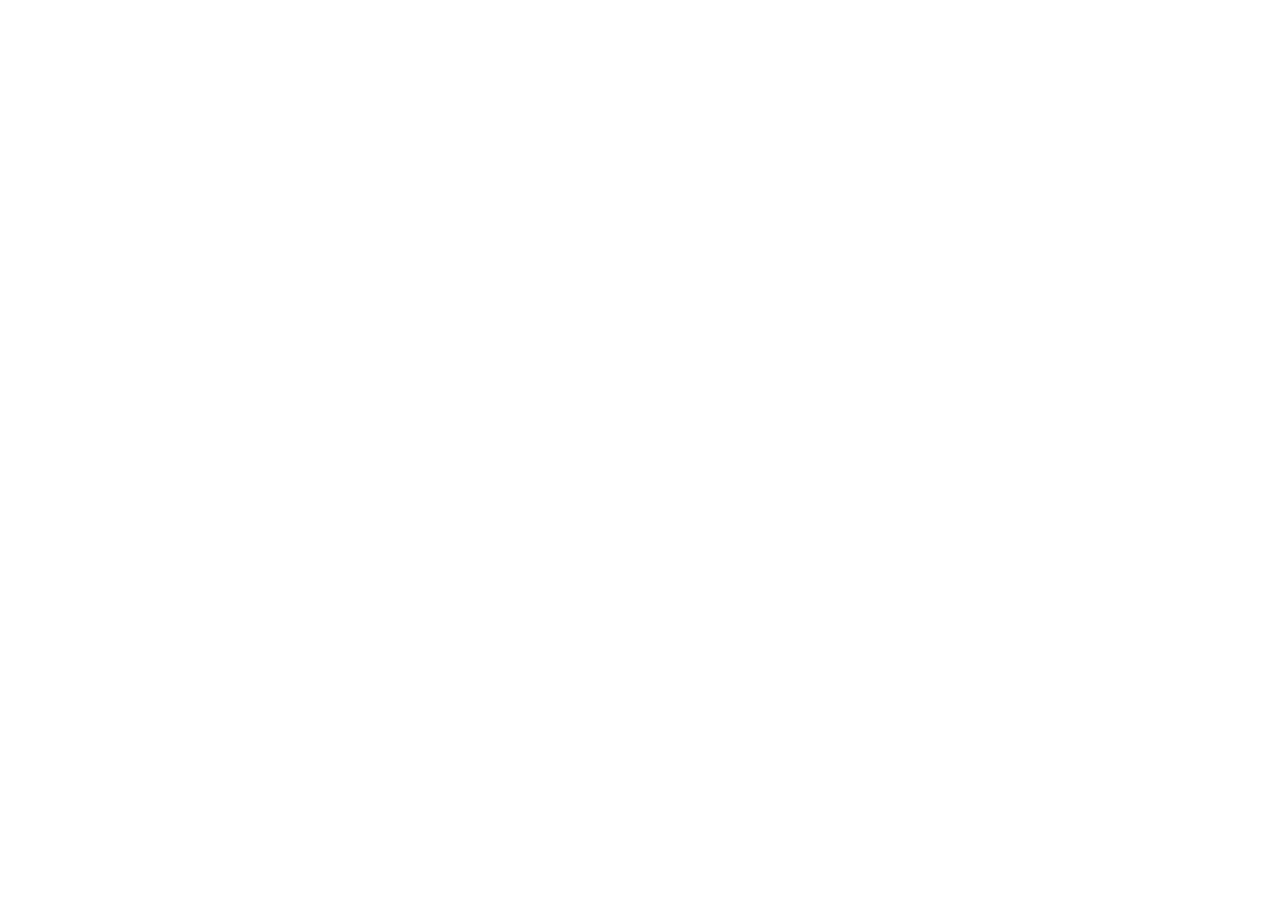
==== web_DACS/frontend/index.html @ d59c2b6d "bai test nha ae clone ve" ====
﻿<!DOCTYPE html>
<html>
<head>
    <link rel="stylesheet" href="/css/global.css">
</head>
<body>
    <app-header></app-header>

    <app-hero></app-hero>

    <div class="container">
        <ban-an-list></ban-an-list>
    </div>

    <script src="/components/Header.js"></script>
    <script src="/components/UI.js"></script>
    <script src="/components/BanAnList.js"></script><script type="module" src="./components/BanAnList.js"></script>

<ban-an-list></ban-an-list>
</body>
</html>
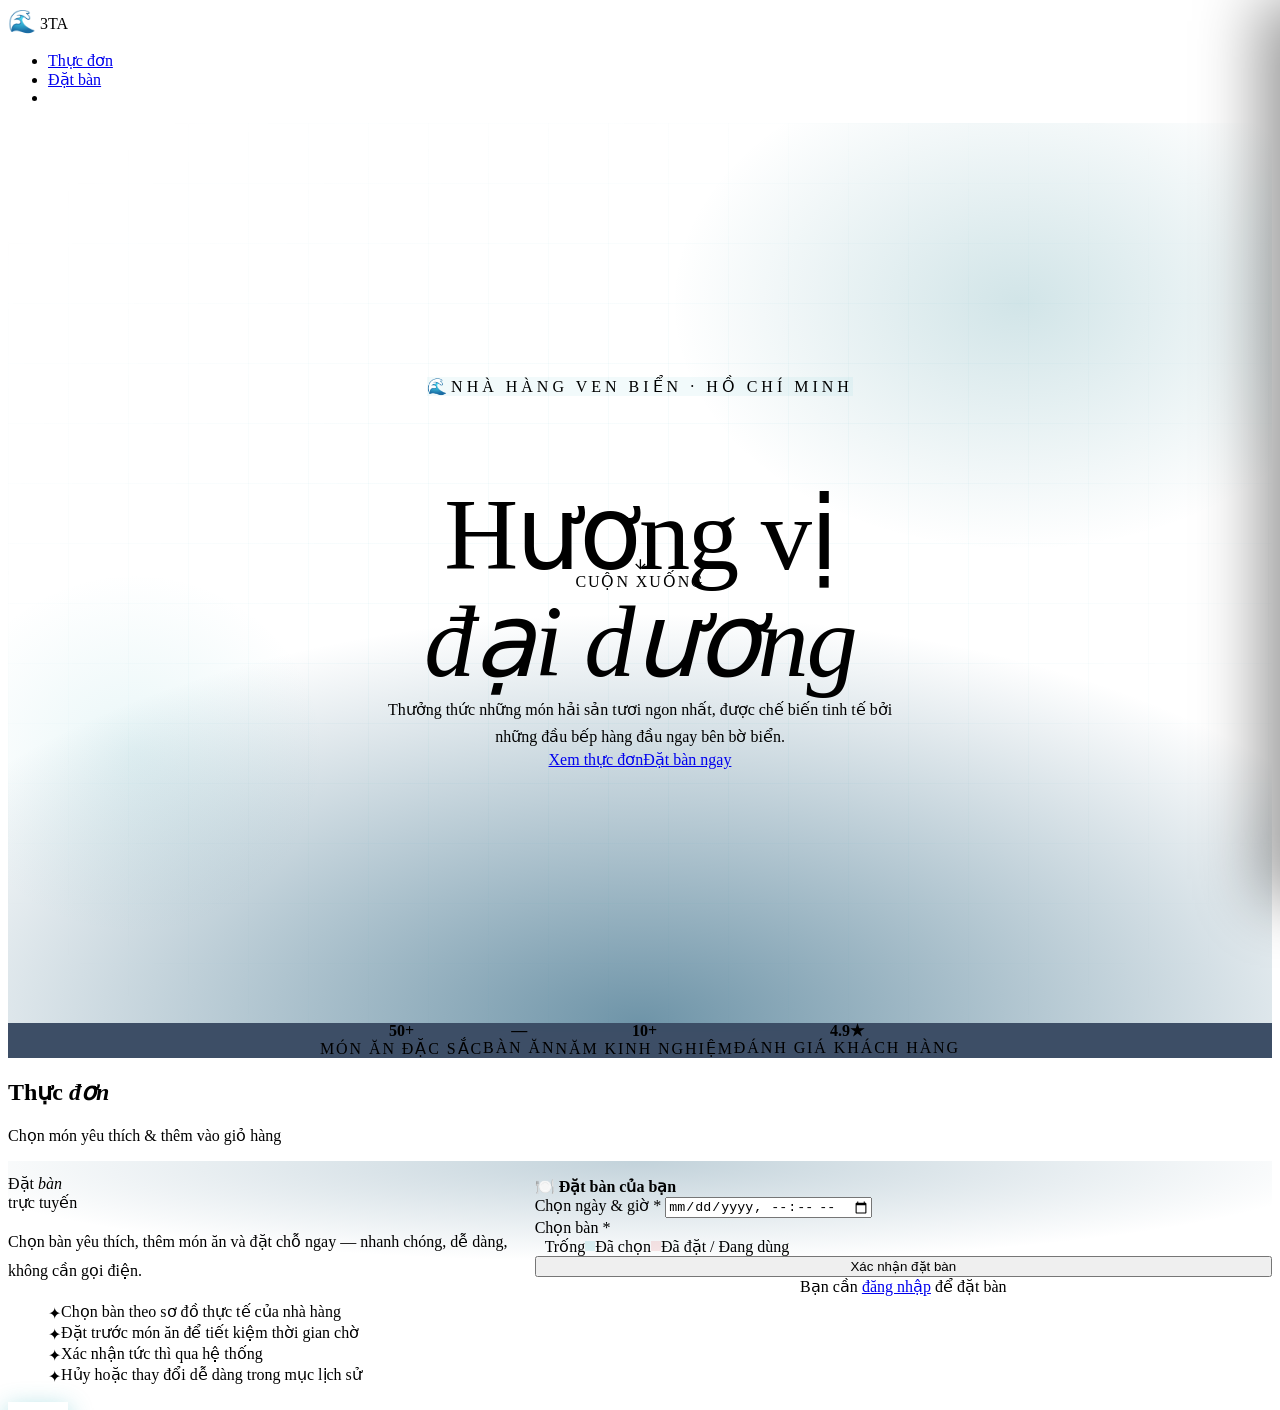
==== commit a05a9252: "Hoàn thiện backend" ====
--- a/web_DACS/frontend/index.html
+++ b/web_DACS/frontend/index.html
@@ -1,21 +1,999 @@
-﻿<!DOCTYPE html>
-<html>
+<!DOCTYPE html>
+<html lang="vi">
 <head>
-    <link rel="stylesheet" href="/css/global.css">
+  <meta charset="UTF-8" />
+  <meta name="viewport" content="width=device-width, initial-scale=1.0" />
+  <title>3TA — Đặt bàn & Thực đơn</title>
+  <link rel="stylesheet" href="shared.css" />
+  <style>
+    /* ── Hero ─────────────────────────────────────────── */
+    .hero {
+      min-height: 100vh;
+      display: flex;
+      align-items: center;
+      justify-content: center;
+      position: relative;
+      overflow: hidden;
+      padding: var(--space-20) var(--space-8) var(--space-16);
+    }
+
+    .hero__bg {
+      position: absolute;
+      inset: 0;
+      background:
+        radial-gradient(ellipse 100% 70% at 50% 100%, rgba(14,77,110,0.6) 0%, transparent 65%),
+        radial-gradient(ellipse 50% 50% at 80% 20%, rgba(26,122,138,0.2) 0%, transparent 55%),
+        radial-gradient(ellipse 30% 40% at 10% 70%, rgba(42,171,184,0.1) 0%, transparent 50%);
+      z-index: 0;
+    }
+
+    /* Animated grid lines */
+    .hero__grid {
+      position: absolute;
+      inset: 0;
+      background-image:
+        linear-gradient(rgba(42,171,184,0.04) 1px, transparent 1px),
+        linear-gradient(90deg, rgba(42,171,184,0.04) 1px, transparent 1px);
+      background-size: 60px 60px;
+      z-index: 0;
+      mask-image: radial-gradient(ellipse 80% 80% at 50% 50%, black 30%, transparent 80%);
+    }
+
+    .hero__content {
+      position: relative;
+      z-index: 1;
+      text-align: center;
+      max-width: 760px;
+    }
+
+    .hero__eyebrow {
+      display: inline-flex;
+      align-items: center;
+      gap: var(--space-2);
+      font-size: var(--text-xs);
+      letter-spacing: 0.25em;
+      text-transform: uppercase;
+      color: var(--accent-primary);
+      border: 1px solid var(--border-active);
+      border-radius: var(--radius-full);
+      padding: var(--space-2) var(--space-5);
+      margin-bottom: var(--space-6);
+      background: rgba(42,171,184,0.06);
+      animation: slideUp 0.6s ease both;
+    }
+
+    .hero__title {
+      font-family: var(--font-display);
+      font-size: clamp(3.5rem, 8vw, 6.5rem);
+      font-weight: 300;
+      line-height: 1.05;
+      color: var(--text-primary);
+      letter-spacing: -0.02em;
+      margin-bottom: var(--space-6);
+      animation: slideUp 0.7s ease 0.1s both;
+    }
+
+    .hero__title em {
+      font-style: italic;
+      color: var(--accent-primary);
+    }
+
+    .hero__subtitle {
+      font-size: var(--text-lg);
+      color: var(--text-muted);
+      line-height: 1.7;
+      max-width: 520px;
+      margin: 0 auto var(--space-10);
+      animation: slideUp 0.7s ease 0.2s both;
+    }
+
+    .hero__ctas {
+      display: flex;
+      gap: var(--space-4);
+      justify-content: center;
+      flex-wrap: wrap;
+      animation: slideUp 0.7s ease 0.3s both;
+    }
+
+    .hero__scroll {
+      position: absolute;
+      bottom: var(--space-8);
+      left: 50%;
+      transform: translateX(-50%);
+      display: flex;
+      flex-direction: column;
+      align-items: center;
+      gap: var(--space-2);
+      color: var(--text-muted);
+      font-size: var(--text-xs);
+      letter-spacing: 0.12em;
+      text-transform: uppercase;
+      animation: bounce 2s ease infinite;
+      z-index: 1;
+    }
+
+    @keyframes bounce {
+      0%,100% { transform: translateX(-50%) translateY(0); }
+      50%      { transform: translateX(-50%) translateY(6px); }
+    }
+
+    /* ── Stats bar ──────────────────────────────────────── */
+    .stats-bar {
+      background: rgba(13,34,64,0.8);
+      backdrop-filter: blur(12px);
+      border-top: 1px solid var(--border-subtle);
+      border-bottom: 1px solid var(--border-subtle);
+      padding: var(--space-6) 0;
+    }
+
+    .stats-bar__inner {
+      display: flex;
+      justify-content: center;
+      gap: var(--space-16);
+      flex-wrap: wrap;
+    }
+
+    .stat-item {
+      text-align: center;
+    }
+
+    .stat-item__num {
+      font-family: var(--font-display);
+      font-size: var(--text-3xl);
+      font-weight: 600;
+      color: var(--accent-primary);
+      line-height: 1;
+    }
+
+    .stat-item__label {
+      font-size: var(--text-xs);
+      letter-spacing: 0.12em;
+      text-transform: uppercase;
+      color: var(--text-muted);
+      margin-top: var(--space-1);
+    }
+
+    /* ── Section ────────────────────────────────────────── */
+    .section {
+      padding: var(--space-20) 0;
+    }
+
+    /* ── Reservation Section ────────────────────────────── */
+    .reservation-section {
+      background:
+        radial-gradient(ellipse 80% 60% at 50% 0%, rgba(14,77,110,0.25) 0%, transparent 70%);
+    }
+
+    .reservation-layout {
+      display: grid;
+      grid-template-columns: 1fr 1.4fr;
+      gap: var(--space-12);
+      align-items: start;
+    }
+
+    .reservation-info__title {
+      font-family: var(--font-display);
+      font-size: var(--text-3xl);
+      font-weight: 300;
+      line-height: 1.2;
+      margin-bottom: var(--space-4);
+    }
+
+    .reservation-info__title em { font-style: italic; color: var(--accent-primary); }
+
+    .reservation-info__desc {
+      color: var(--text-muted);
+      font-size: var(--text-sm);
+      line-height: 1.8;
+      margin-bottom: var(--space-8);
+    }
+
+    .feature-list {
+      list-style: none;
+      display: flex;
+      flex-direction: column;
+      gap: var(--space-4);
+    }
+
+    .feature-list li {
+      display: flex;
+      align-items: flex-start;
+      gap: var(--space-3);
+      font-size: var(--text-sm);
+      color: var(--text-secondary);
+    }
+
+    .feature-list li::before {
+      content: '✦';
+      color: var(--accent-primary);
+      flex-shrink: 0;
+      margin-top: 2px;
+    }
+
+    /* Reservation form card */
+    .reservation-card {
+      background: var(--bg-card);
+      border: 1px solid var(--border-subtle);
+      border-radius: var(--radius-xl);
+      padding: var(--space-8);
+      box-shadow: var(--shadow-lg);
+    }
+
+    .reservation-card__title {
+      font-family: var(--font-display);
+      font-size: var(--text-xl);
+      margin-bottom: var(--space-6);
+      padding-bottom: var(--space-4);
+      border-bottom: 1px solid var(--border-subtle);
+    }
+
+    /* Table grid for selection */
+    .table-grid {
+      display: grid;
+      grid-template-columns: repeat(auto-fill, minmax(80px, 1fr));
+      gap: var(--space-3);
+      margin-bottom: var(--space-5);
+    }
+
+    .table-slot {
+      aspect-ratio: 1;
+      border-radius: var(--radius-md);
+      border: 1px solid var(--border-subtle);
+      display: flex;
+      flex-direction: column;
+      align-items: center;
+      justify-content: center;
+      gap: 4px;
+      font-size: var(--text-xs);
+      cursor: pointer;
+      transition: all var(--transition-base);
+      background: var(--bg-surface);
+      color: var(--text-muted);
+    }
+
+    .table-slot__num { font-family: var(--font-display); font-size: var(--text-md); font-weight: 600; color: var(--text-primary); }
+
+    .table-slot:hover:not(.occupied) {
+      border-color: var(--accent-primary);
+      background: var(--accent-glow);
+      color: var(--accent-primary);
+    }
+
+    .table-slot.selected {
+      border-color: var(--accent-primary);
+      background: rgba(42,171,184,0.15);
+      color: var(--accent-primary);
+      box-shadow: 0 0 0 2px var(--accent-primary);
+    }
+
+    .table-slot.occupied {
+      opacity: 0.4;
+      cursor: not-allowed;
+      border-color: transparent;
+    }
+
+    .table-slot.occupied .table-slot__num { color: var(--text-muted); }
+
+    .table-legend {
+      display: flex;
+      gap: var(--space-5);
+      margin-bottom: var(--space-5);
+      font-size: var(--text-xs);
+      color: var(--text-muted);
+    }
+
+    .table-legend__item {
+      display: flex;
+      align-items: center;
+      gap: var(--space-2);
+    }
+
+    .legend-dot {
+      width: 10px; height: 10px;
+      border-radius: var(--radius-sm);
+    }
+
+    /* ── Cart Sidebar ────────────────────────────────────── */
+    .cart-fab {
+      position: fixed;
+      bottom: var(--space-8);
+      right: var(--space-8);
+      z-index: 50;
+      width: 60px; height: 60px;
+      border-radius: var(--radius-full);
+      background: linear-gradient(135deg, var(--color-teal), var(--color-wave));
+      border: none;
+      cursor: pointer;
+      display: flex;
+      align-items: center;
+      justify-content: center;
+      box-shadow: 0 6px 24px rgba(42,171,184,0.45);
+      transition: transform var(--transition-base);
+      color: var(--color-deep);
+    }
+
+    .cart-fab:hover { transform: scale(1.08); }
+
+    .cart-fab__badge {
+      position: absolute;
+      top: -4px; right: -4px;
+      width: 22px; height: 22px;
+      background: var(--status-occupied);
+      border-radius: 50%;
+      display: flex;
+      align-items: center;
+      justify-content: center;
+      font-size: 11px;
+      font-weight: 700;
+      color: white;
+      display: none;
+    }
+
+    .cart-drawer {
+      position: fixed;
+      top: 0; right: 0; bottom: 0;
+      width: 380px;
+      background: var(--bg-card);
+      border-left: 1px solid var(--border-subtle);
+      z-index: 60;
+      transform: translateX(100%);
+      transition: transform var(--transition-slow);
+      display: flex;
+      flex-direction: column;
+      box-shadow: -20px 0 60px rgba(0,0,0,0.4);
+    }
+
+    .cart-drawer.open { transform: translateX(0); }
+
+    .cart-drawer__overlay {
+      position: fixed;
+      inset: 0;
+      background: rgba(0,0,0,0.5);
+      z-index: 59;
+      display: none;
+      backdrop-filter: blur(4px);
+    }
+
+    .cart-drawer__overlay.show { display: block; }
+
+    .cart-drawer__header {
+      padding: var(--space-6) var(--space-6) var(--space-5);
+      border-bottom: 1px solid var(--border-subtle);
+      display: flex;
+      align-items: center;
+      justify-content: space-between;
+    }
+
+    .cart-drawer__title {
+      font-family: var(--font-display);
+      font-size: var(--text-xl);
+    }
+
+    .cart-drawer__body {
+      flex: 1;
+      overflow-y: auto;
+      padding: var(--space-5) var(--space-6);
+    }
+
+    .cart-item {
+      display: flex;
+      align-items: center;
+      gap: var(--space-4);
+      padding: var(--space-4) 0;
+      border-bottom: 1px solid var(--border-subtle);
+    }
+
+    .cart-item:last-child { border-bottom: none; }
+
+    .cart-item__img {
+      width: 56px; height: 56px;
+      border-radius: var(--radius-md);
+      object-fit: cover;
+      background: var(--bg-surface);
+      flex-shrink: 0;
+    }
+
+    .cart-item__info { flex: 1; min-width: 0; }
+    .cart-item__name { font-size: var(--text-sm); font-weight: 500; color: var(--text-primary); white-space: nowrap; overflow: hidden; text-overflow: ellipsis; }
+    .cart-item__price { font-size: var(--text-xs); color: var(--accent-primary); margin-top: 2px; }
+
+    .cart-qty {
+      display: flex;
+      align-items: center;
+      gap: var(--space-2);
+      flex-shrink: 0;
+    }
+
+    .cart-qty__btn {
+      width: 26px; height: 26px;
+      border-radius: var(--radius-sm);
+      border: 1px solid var(--border-subtle);
+      background: var(--bg-surface);
+      color: var(--text-primary);
+      cursor: pointer;
+      display: flex;
+      align-items: center;
+      justify-content: center;
+      font-size: 1rem;
+      transition: all var(--transition-fast);
+    }
+
+    .cart-qty__btn:hover {
+      border-color: var(--accent-primary);
+      color: var(--accent-primary);
+    }
+
+    .cart-qty__num { font-size: var(--text-sm); min-width: 20px; text-align: center; }
+
+    .cart-drawer__footer {
+      padding: var(--space-5) var(--space-6);
+      border-top: 1px solid var(--border-subtle);
+    }
+
+    .cart-total {
+      display: flex;
+      justify-content: space-between;
+      align-items: center;
+      margin-bottom: var(--space-4);
+    }
+
+    .cart-total__label { font-size: var(--text-sm); color: var(--text-muted); }
+    .cart-total__amount { font-family: var(--font-display); font-size: var(--text-xl); color: var(--accent-primary); }
+
+    /* ── Navbar user info ───────────────────────────────── */
+    .user-chip {
+      display: flex;
+      align-items: center;
+      gap: var(--space-2);
+      padding: var(--space-2) var(--space-4);
+      border-radius: var(--radius-full);
+      border: 1px solid var(--border-subtle);
+      font-size: var(--text-sm);
+      color: var(--text-secondary);
+      background: var(--bg-surface);
+    }
+
+    .user-chip__avatar {
+      width: 24px; height: 24px;
+      border-radius: 50%;
+      background: linear-gradient(135deg, var(--color-teal), var(--color-wave));
+      display: flex;
+      align-items: center;
+      justify-content: center;
+      font-size: 11px;
+      font-weight: 700;
+      color: var(--color-deep);
+    }
+
+    @media (max-width: 768px) {
+      .reservation-layout { grid-template-columns: 1fr; }
+      .hero__title { font-size: 3rem; }
+      .stats-bar__inner { gap: var(--space-8); }
+      .cart-drawer { width: 100%; }
+    }
+  </style>
 </head>
 <body>
-    <app-header></app-header>
-
-    <app-hero></app-hero>
-
+
+  <!-- Navbar -->
+  <nav class="navbar">
+    <div class="navbar__brand">
+      <span style="font-size:1.4rem">🌊</span>
+      3<span class="accent">T</span>A
+    </div>
+    <ul class="navbar__nav">
+      <li><a href="#menu" class="active">Thực đơn</a></li>
+      <li><a href="#reservation">Đặt bàn</a></li>
+      <li><a href="#history" id="nav-history" style="display:none">Lịch sử</a></li>
+    </ul>
+    <div class="navbar__actions" id="navbar-actions">
+      <!-- injected by JS -->
+    </div>
+  </nav>
+
+  <!-- Hero -->
+  <section class="hero">
+    <div class="hero__bg"></div>
+    <div class="hero__grid"></div>
+
+    <div class="hero__content">
+      <div class="hero__eyebrow">
+        <span>🌊</span> Nhà hàng ven biển · Hồ Chí Minh
+      </div>
+      <h1 class="hero__title">
+        Hương vị<br/><em>đại dương</em>
+      </h1>
+      <p class="hero__subtitle">
+        Thưởng thức những món hải sản tươi ngon nhất, được chế biến tinh tế
+        bởi những đầu bếp hàng đầu ngay bên bờ biển.
+      </p>
+      <div class="hero__ctas">
+        <a href="#menu" class="btn btn-primary btn-lg">Xem thực đơn</a>
+        <a href="#reservation" class="btn btn-secondary btn-lg">Đặt bàn ngay</a>
+      </div>
+    </div>
+
+    <div class="hero__scroll">
+      <svg width="16" height="16" viewBox="0 0 24 24" fill="none" stroke="currentColor" stroke-width="2">
+        <path d="M12 5v14M5 12l7 7 7-7"/>
+      </svg>
+      Cuộn xuống
+    </div>
+  </section>
+
+  <!-- Stats -->
+  <div class="stats-bar">
+    <div class="stats-bar__inner">
+      <div class="stat-item">
+        <div class="stat-item__num">50+</div>
+        <div class="stat-item__label">Món ăn đặc sắc</div>
+      </div>
+      <div class="stat-item">
+        <div class="stat-item__num" id="stat-tables">—</div>
+        <div class="stat-item__label">Bàn ăn</div>
+      </div>
+      <div class="stat-item">
+        <div class="stat-item__num">10+</div>
+        <div class="stat-item__label">Năm kinh nghiệm</div>
+      </div>
+      <div class="stat-item">
+        <div class="stat-item__num">4.9★</div>
+        <div class="stat-item__label">Đánh giá khách hàng</div>
+      </div>
+    </div>
+  </div>
+
+  <!-- Menu Section -->
+  <section class="section" id="menu">
     <div class="container">
-        <ban-an-list></ban-an-list>
-    </div>
-
-    <script src="/components/Header.js"></script>
-    <script src="/components/UI.js"></script>
-    <script src="/components/BanAnList.js"></script><script type="module" src="./components/BanAnList.js"></script>
-
-<ban-an-list></ban-an-list>
+      <div class="section-header">
+        <div>
+          <div class="wave-divider"></div>
+          <h2 class="section-title">Thực <em>đơn</em></h2>
+          <p class="section-subtitle">Chọn món yêu thích & thêm vào giỏ hàng</p>
+        </div>
+      </div>
+      <div id="menu-root"></div>
+    </div>
+  </section>
+
+  <!-- Reservation Section -->
+  <section class="section reservation-section" id="reservation">
+    <div class="container">
+      <div class="reservation-layout">
+        <!-- Info -->
+        <div>
+          <div class="wave-divider"></div>
+          <h2 class="reservation-info__title">
+            Đặt <em>bàn</em><br/>trực tuyến
+          </h2>
+          <p class="reservation-info__desc">
+            Chọn bàn yêu thích, thêm món ăn và đặt chỗ ngay — nhanh chóng, dễ dàng,
+            không cần gọi điện.
+          </p>
+          <ul class="feature-list">
+            <li>Chọn bàn theo sơ đồ thực tế của nhà hàng</li>
+            <li>Đặt trước món ăn để tiết kiệm thời gian chờ</li>
+            <li>Xác nhận tức thì qua hệ thống</li>
+            <li>Hủy hoặc thay đổi dễ dàng trong mục lịch sử</li>
+          </ul>
+        </div>
+
+        <!-- Form Card -->
+        <div class="reservation-card">
+          <h3 class="reservation-card__title">🍽️ Đặt bàn của bạn</h3>
+
+          <div class="form-group">
+            <label class="form-label">Chọn ngày & giờ <span style="color:var(--status-occupied)">*</span></label>
+            <input class="form-input" type="datetime-local" id="res-date" />
+          </div>
+
+          <div class="form-group">
+            <label class="form-label">Chọn bàn <span style="color:var(--status-occupied)">*</span></label>
+            <div class="table-legend">
+              <div class="table-legend__item">
+                <div class="legend-dot" style="background:var(--bg-surface);border:1px solid var(--border-subtle)"></div>
+                Trống
+              </div>
+              <div class="table-legend__item">
+                <div class="legend-dot" style="background:rgba(42,171,184,0.15);border:1px solid var(--accent-primary)"></div>
+                Đã chọn
+              </div>
+              <div class="table-legend__item">
+                <div class="legend-dot" style="background:rgba(224,92,92,0.15);border:1px solid var(--status-occupied)"></div>
+                Đã đặt / Đang dùng
+              </div>
+            </div>
+            <div class="table-grid" id="table-grid">
+              <div class="loading-state" style="grid-column:1/-1;padding:var(--space-8)">
+                <div class="spinner"></div>
+              </div>
+            </div>
+          </div>
+
+          <!-- Selected dishes summary -->
+          <div id="dishes-summary" style="display:none">
+            <div class="form-group" style="margin-bottom:0">
+              <label class="form-label">Món đã chọn</label>
+              <div id="dishes-list" style="display:flex;flex-direction:column;gap:var(--space-2);margin-top:var(--space-2)"></div>
+            </div>
+            <div class="divider"></div>
+          </div>
+
+          <button class="btn btn-primary" style="width:100%;justify-content:center" id="btn-reserve">
+            Xác nhận đặt bàn
+          </button>
+          <p style="text-align:center;font-size:var(--text-xs);color:var(--text-muted);margin-top:var(--space-3)">
+            Bạn cần <a href="login.html">đăng nhập</a> để đặt bàn
+          </p>
+        </div>
+      </div>
+    </div>
+  </section>
+
+  <!-- Order History -->
+  <section class="section" id="history" style="display:none">
+    <div class="container">
+      <div class="section-header">
+        <div>
+          <div class="wave-divider"></div>
+          <h2 class="section-title">Lịch sử <em>đặt bàn</em></h2>
+        </div>
+      </div>
+      <div class="table-wrapper">
+        <table class="data-table" id="history-table">
+          <thead>
+            <tr>
+              <th>#</th>
+              <th>Ngày đặt</th>
+              <th>Bàn số</th>
+              <th>Trạng thái</th>
+              <th>Thao tác</th>
+            </tr>
+          </thead>
+          <tbody id="history-tbody">
+            <tr><td colspan="5" class="loading-state"><div class="spinner"></div></td></tr>
+          </tbody>
+        </table>
+      </div>
+    </div>
+  </section>
+
+  <!-- Cart FAB -->
+  <button class="cart-fab" id="cart-fab" title="Giỏ món ăn">
+    <svg width="22" height="22" viewBox="0 0 24 24" fill="none" stroke="currentColor" stroke-width="2">
+      <path d="M6 2L3 6v14a2 2 0 002 2h14a2 2 0 002-2V6l-3-4z"/>
+      <line x1="3" y1="6" x2="21" y2="6"/>
+      <path d="M16 10a4 4 0 01-8 0"/>
+    </svg>
+    <span class="cart-fab__badge" id="cart-count">0</span>
+  </button>
+
+  <!-- Cart Drawer Overlay -->
+  <div class="cart-drawer__overlay" id="cart-overlay"></div>
+
+  <!-- Cart Drawer -->
+  <div class="cart-drawer" id="cart-drawer">
+    <div class="cart-drawer__header">
+      <h3 class="cart-drawer__title">Giỏ món ăn</h3>
+      <button class="modal__close" id="cart-close">✕</button>
+    </div>
+    <div class="cart-drawer__body" id="cart-body">
+      <div class="empty-state">
+        <div class="empty-state__icon">🛒</div>
+        <p>Chưa có món nào</p>
+        <p style="font-size:var(--text-xs)">Chọn món từ thực đơn bên trên</p>
+      </div>
+    </div>
+    <div class="cart-drawer__footer">
+      <div class="cart-total">
+        <span class="cart-total__label">Tổng cộng</span>
+        <span class="cart-total__amount" id="cart-total">0 ₫</span>
+      </div>
+      <button class="btn btn-primary" style="width:100%;justify-content:center" id="btn-to-reserve">
+        Đặt bàn với món này ↓
+      </button>
+    </div>
+  </div>
+
+  <div class="toast-container"></div>
+
+  <script type="module">
+    import api, { MonAnApi, BanAnApi, DatBanApi, Auth, Toast, formatPrice, formatDate, getImageUrl } from './js/apiClient.js';
+    import MonAnComponent from './components/MonAnComponent.js';
+
+    // ── State ──────────────────────────────────────────────
+    const cart = new Map(); // monAnId → { item, qty }
+    let selectedTableId = null;
+    let tables = [];
+
+    // ── Navbar ─────────────────────────────────────────────
+    function renderNavbar() {
+      const el = document.getElementById('navbar-actions');
+      if (Auth.isLoggedIn()) {
+        const initial = Auth.getUsername().charAt(0).toUpperCase();
+        el.innerHTML = `
+          <div class="user-chip">
+            <div class="user-chip__avatar">${initial}</div>
+            ${Auth.getUsername()}
+          </div>
+          ${Auth.isAdmin() ? `<a href="admin.html" class="btn btn-ghost btn-sm">Admin ↗</a>` : ''}
+          <button class="btn btn-ghost btn-sm" id="btn-logout">Đăng xuất</button>
+        `;
+        document.getElementById('nav-history').style.display = '';
+        document.getElementById('history').style.display = '';
+        loadHistory();
+        document.getElementById('btn-logout').addEventListener('click', () => {
+          Auth.clear();
+          window.location.reload();
+        });
+      } else {
+        el.innerHTML = `<a href="login.html" class="btn btn-primary btn-sm">Đăng nhập</a>`;
+      }
+    }
+
+    // ── Menu ──────────────────────────────────────────────
+    const menuComp = new MonAnComponent('#menu-root', { admin: false });
+    await menuComp.init();
+
+    // Listen for order events from MonAnComponent
+    document.getElementById('menu-root').addEventListener('mon-an:order', (e) => {
+      addToCart(e.detail.item);
+    });
+
+    // ── Cart ──────────────────────────────────────────────
+    function addToCart(item) {
+      if (cart.has(item.id)) {
+        cart.get(item.id).qty++;
+      } else {
+        cart.set(item.id, { item, qty: 1 });
+      }
+      updateCartUI();
+      Toast.success(`Đã thêm "${item.tenMonAn}" vào giỏ`);
+      openCart();
+    }
+
+    function updateCartUI() {
+      const total = [...cart.values()].reduce((s, { item, qty }) => s + item.gia * qty, 0);
+      const count = [...cart.values()].reduce((s, { qty }) => s + qty, 0);
+
+      const badge = document.getElementById('cart-count');
+      badge.textContent = count;
+      badge.style.display = count > 0 ? 'flex' : 'none';
+
+      document.getElementById('cart-total').textContent = formatPrice(total);
+
+      const body = document.getElementById('cart-body');
+      if (cart.size === 0) {
+        body.innerHTML = `
+          <div class="empty-state">
+            <div class="empty-state__icon">🛒</div>
+            <p>Chưa có món nào</p>
+          </div>`;
+        return;
+      }
+
+      body.innerHTML = [...cart.values()].map(({ item, qty }) => `
+        <div class="cart-item" data-id="${item.id}">
+          <div class="cart-item__img" style="background:var(--bg-surface);border-radius:var(--radius-md);overflow:hidden">
+            ${item.hinhAnh
+              ? `<img src="${getImageUrl(item.hinhAnh)}" style="width:100%;height:100%;object-fit:cover" />`
+              : `<div style="width:56px;height:56px;display:flex;align-items:center;justify-content:center;font-size:1.5rem">🍜</div>`
+            }
+          </div>
+          <div class="cart-item__info">
+            <div class="cart-item__name">${item.tenMonAn}</div>
+            <div class="cart-item__price">${formatPrice(item.gia)}</div>
+          </div>
+          <div class="cart-qty">
+            <button class="cart-qty__btn" data-action="dec" data-id="${item.id}">−</button>
+            <span class="cart-qty__num">${qty}</span>
+            <button class="cart-qty__btn" data-action="inc" data-id="${item.id}">+</button>
+          </div>
+        </div>
+      `).join('');
+
+      body.querySelectorAll('[data-action]').forEach(btn => {
+        btn.addEventListener('click', () => {
+          const id  = parseInt(btn.dataset.id);
+          const act = btn.dataset.action;
+          const entry = cart.get(id);
+          if (!entry) return;
+          if (act === 'inc') entry.qty++;
+          else if (act === 'dec') {
+            entry.qty--;
+            if (entry.qty <= 0) cart.delete(id);
+          }
+          updateCartUI();
+        });
+      });
+
+      // Update dishes summary in reservation form
+      updateDishesSummary();
+    }
+
+    function updateDishesSummary() {
+      const summary = document.getElementById('dishes-summary');
+      const list    = document.getElementById('dishes-list');
+      if (cart.size === 0) { summary.style.display = 'none'; return; }
+
+      summary.style.display = '';
+      list.innerHTML = [...cart.values()].map(({ item, qty }) => `
+        <div style="display:flex;justify-content:space-between;align-items:center;font-size:var(--text-sm);color:var(--text-secondary)">
+          <span>${item.tenMonAn} × ${qty}</span>
+          <span style="color:var(--accent-primary)">${formatPrice(item.gia * qty)}</span>
+        </div>
+      `).join('');
+    }
+
+    // Cart drawer toggle
+    const drawer  = document.getElementById('cart-drawer');
+    const overlay = document.getElementById('cart-overlay');
+    const openCart  = () => { drawer.classList.add('open'); overlay.classList.add('show'); };
+    const closeCart = () => { drawer.classList.remove('open'); overlay.classList.remove('show'); };
+
+    document.getElementById('cart-fab').addEventListener('click', openCart);
+    document.getElementById('cart-close').addEventListener('click', closeCart);
+    overlay.addEventListener('click', closeCart);
+
+    document.getElementById('btn-to-reserve').addEventListener('click', () => {
+      closeCart();
+      document.getElementById('reservation').scrollIntoView({ behavior: 'smooth' });
+    });
+
+    // ── Tables ────────────────────────────────────────────
+    async function loadTables() {
+      try {
+        tables = await BanAnApi.getAll();
+        document.getElementById('stat-tables').textContent = tables.length;
+        renderTableGrid();
+      } catch (err) {
+        document.getElementById('table-grid').innerHTML =
+          `<p style="color:var(--text-muted);font-size:var(--text-sm);grid-column:1/-1">Không thể tải danh sách bàn</p>`;
+      }
+    }
+
+    function renderTableGrid() {
+      const grid = document.getElementById('table-grid');
+      const statusMap = {
+        'available': 'Trống', 'occupied': 'Đang dùng',
+        'reserved': 'Đã đặt', 'Available': 'Trống',
+        'Occupied': 'Đang dùng', 'Reserved': 'Đã đặt'
+      };
+      const occupiedStatus = ['occupied','reserved','Occupied','Reserved'];
+
+      grid.innerHTML = tables.map(t => {
+        const isOccupied = occupiedStatus.includes(t.trangThai);
+        const isSelected = t.id === selectedTableId;
+        return `
+          <div class="table-slot ${isOccupied ? 'occupied' : ''} ${isSelected ? 'selected' : ''}"
+               data-id="${t.id}" title="${t.soChoNgoi} chỗ ngồi">
+            <span class="table-slot__num">${t.soBan}</span>
+            <span style="font-size:10px">${t.soChoNgoi}👤</span>
+          </div>
+        `;
+      }).join('');
+
+      grid.querySelectorAll('.table-slot:not(.occupied)').forEach(slot => {
+        slot.addEventListener('click', () => {
+          selectedTableId = parseInt(slot.dataset.id);
+          renderTableGrid();
+        });
+      });
+    }
+
+    // ── Reservation Submit ────────────────────────────────
+    document.getElementById('btn-reserve').addEventListener('click', async () => {
+      if (!Auth.isLoggedIn()) {
+        Toast.info('Vui lòng đăng nhập để đặt bàn');
+        setTimeout(() => window.location.href = 'login.html', 1200);
+        return;
+      }
+
+      const ngayDat = document.getElementById('res-date').value;
+      if (!ngayDat) { Toast.error('Vui lòng chọn ngày & giờ'); return; }
+      if (!selectedTableId) { Toast.error('Vui lòng chọn bàn'); return; }
+
+      const chiTiet = [...cart.values()].map(({ item, qty }) => ({
+        monAnId: item.id,
+        soLuong: qty,
+        gia: item.gia,
+      }));
+
+      const btn = document.getElementById('btn-reserve');
+      btn.disabled = true;
+      btn.textContent = 'Đang đặt bàn…';
+
+      try {
+        await DatBanApi.create({
+          banAnId: selectedTableId,
+          ngayDat: new Date(ngayDat).toISOString(),
+          chiTietDatMon: chiTiet,
+        });
+
+        Toast.success('🎉 Đặt bàn thành công!');
+        cart.clear();
+        selectedTableId = null;
+        updateCartUI();
+        document.getElementById('res-date').value = '';
+        await loadTables();
+        await loadHistory();
+        document.getElementById('history').scrollIntoView({ behavior: 'smooth' });
+      } catch (err) {
+        Toast.error(err.message || 'Đặt bàn thất bại, thử lại sau');
+      } finally {
+        btn.disabled = false;
+        btn.textContent = 'Xác nhận đặt bàn';
+      }
+    });
+
+    // ── History ───────────────────────────────────────────
+    async function loadHistory() {
+      if (!Auth.isLoggedIn()) return;
+      const tbody = document.getElementById('history-tbody');
+      tbody.innerHTML = `<tr><td colspan="5"><div class="loading-state" style="padding:var(--space-8)"><div class="spinner"></div></div></td></tr>`;
+      try {
+        const data = await DatBanApi.getMyHistory();
+        if (!data.length) {
+          tbody.innerHTML = `<tr><td colspan="5"><div class="empty-state" style="padding:var(--space-8)"><div class="empty-state__icon">📋</div><p>Chưa có đơn đặt bàn nào</p></div></td></tr>`;
+          return;
+        }
+
+        const badgeMap = {
+          'pending':'badge-pending','Pending':'badge-pending',
+          'confirmed':'badge-confirmed','Confirmed':'badge-confirmed',
+          'cancelled':'badge-cancelled','Cancelled':'badge-cancelled',
+          'paid':'badge-confirmed','Paid':'badge-confirmed',
+        };
+        const labelMap = {
+          'pending':'Chờ xác nhận','Pending':'Chờ xác nhận',
+          'confirmed':'Đã xác nhận','Confirmed':'Đã xác nhận',
+          'cancelled':'Đã hủy','Cancelled':'Đã hủy',
+          'paid':'Đã thanh toán','Paid':'Đã thanh toán',
+        };
+
+        tbody.innerHTML = data.map(d => `
+          <tr>
+            <td style="font-family:var(--font-mono);font-size:var(--text-xs);color:var(--text-muted)">#${d.id}</td>
+            <td>${formatDate(d.ngayDat)}</td>
+            <td>Bàn ${d.banAnId}</td>
+            <td><span class="badge ${badgeMap[d.trangThai] || 'badge-pending'}">${labelMap[d.trangThai] || d.trangThai}</span></td>
+            <td>
+              ${(d.trangThai === 'pending' || d.trangThai === 'Pending') ? `
+                <button class="btn btn-danger btn-sm" data-cancel="${d.id}">Hủy</button>
+              ` : '—'}
+            </td>
+          </tr>
+        `).join('');
+
+        tbody.querySelectorAll('[data-cancel]').forEach(btn => {
+          btn.addEventListener('click', async () => {
+            if (!confirm('Xác nhận hủy đơn đặt bàn này?')) return;
+            btn.disabled = true; btn.textContent = '…';
+            try {
+              await DatBanApi.cancel(btn.dataset.cancel);
+              Toast.success('Đã hủy đặt bàn');
+              await loadHistory();
+              await loadTables();
+            } catch (err) {
+              Toast.error(err.message || 'Không thể hủy đơn');
+              btn.disabled = false; btn.textContent = 'Hủy';
+            }
+          });
+        });
+      } catch (err) {
+        tbody.innerHTML = `<tr><td colspan="5" style="color:var(--status-occupied);padding:var(--space-6)">${err.message}</td></tr>`;
+      }
+    }
+
+    // ── Init ──────────────────────────────────────────────
+    renderNavbar();
+    await loadTables();
+
+    // Set min datetime to now
+    const now = new Date();
+    now.setMinutes(now.getMinutes() - now.getTimezoneOffset());
+    document.getElementById('res-date').min = now.toISOString().slice(0,16);
+  </script>
 </body>
-</html>+</html>
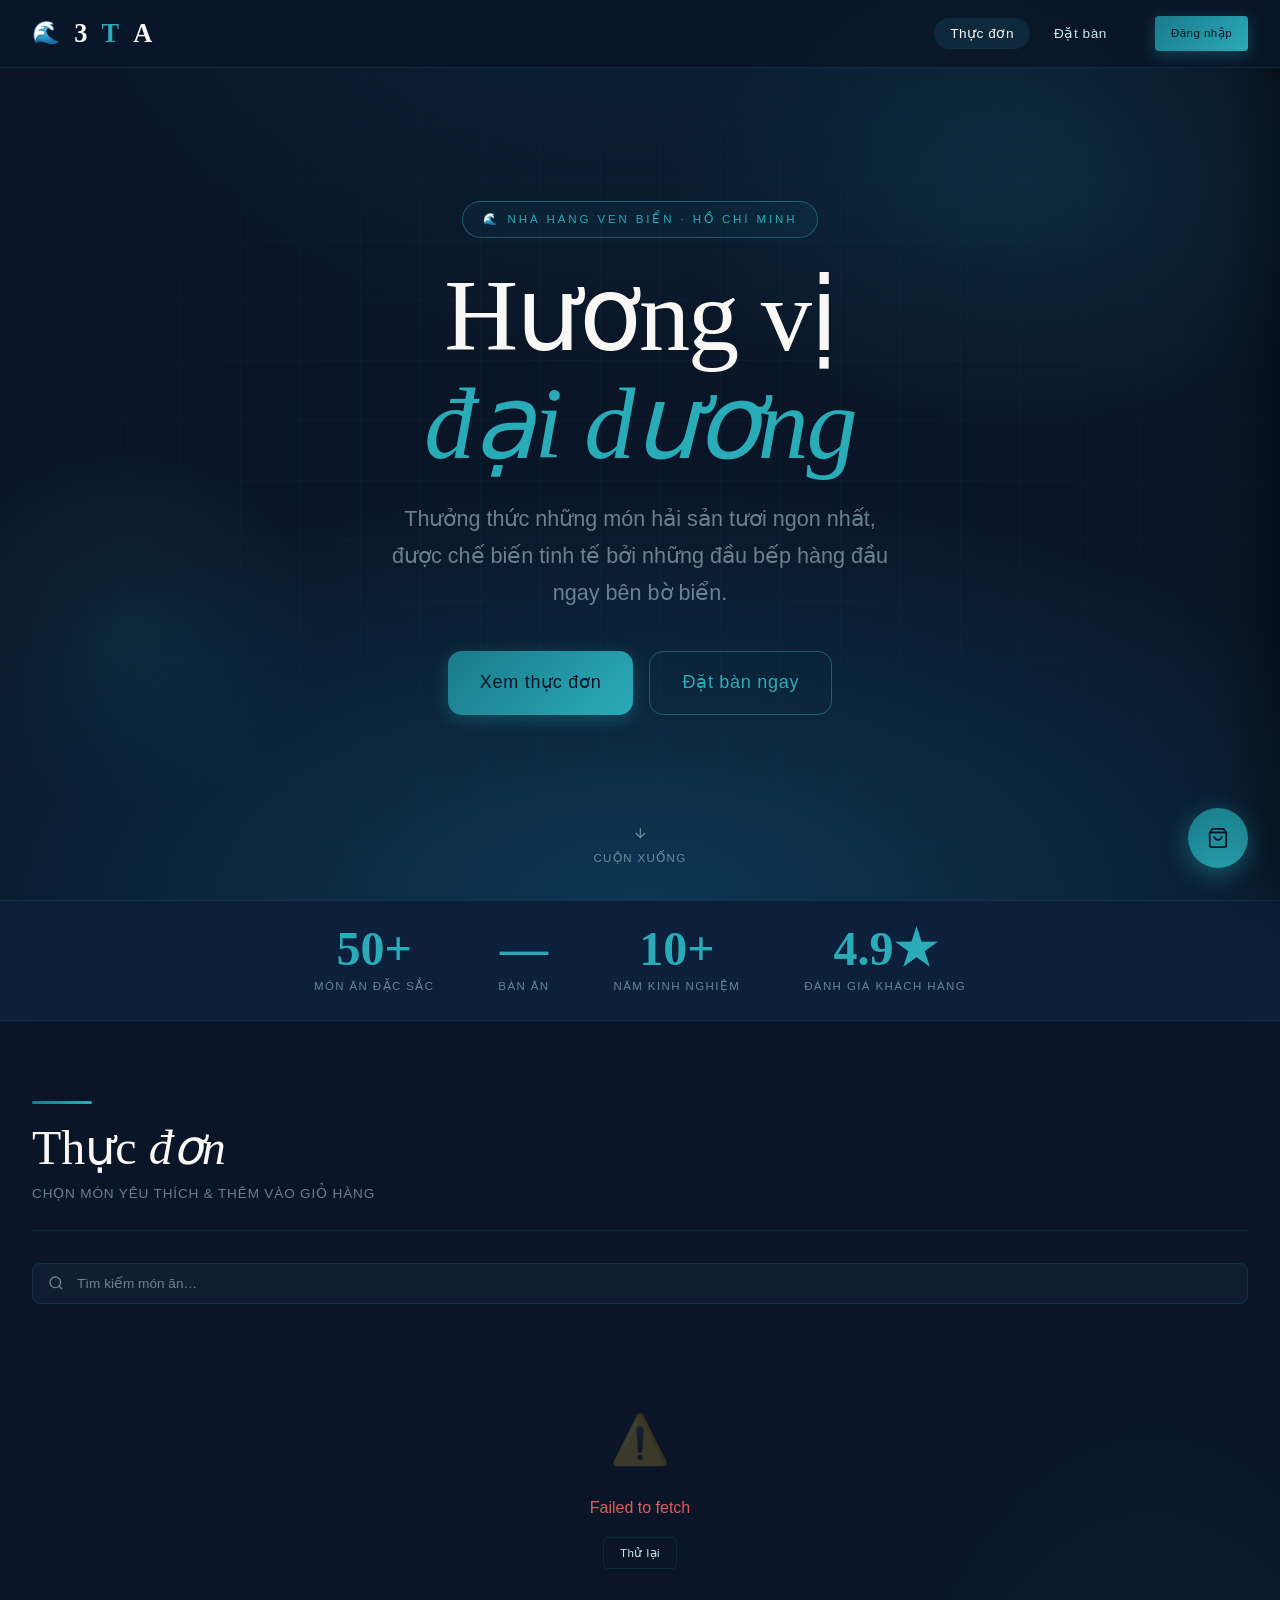
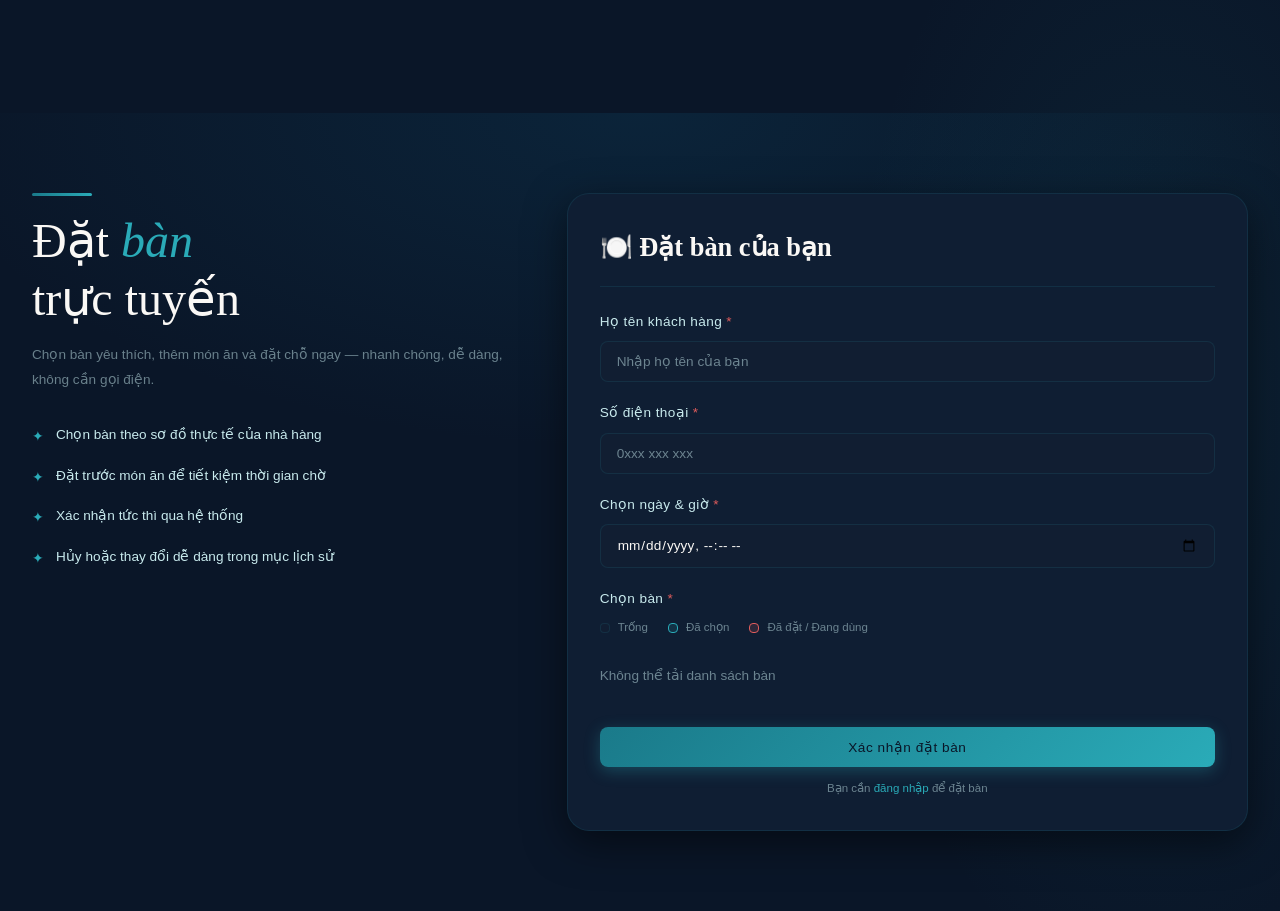
==== commit a456f749: "Cập nhật hệ thống API, Frontend 3 trang" ====
--- a/web_DACS/frontend/index.html
+++ b/web_DACS/frontend/index.html
@@ -4,7 +4,7 @@
   <meta charset="UTF-8" />
   <meta name="viewport" content="width=device-width, initial-scale=1.0" />
   <title>3TA — Đặt bàn & Thực đơn</title>
-  <link rel="stylesheet" href="shared.css" />
+  <link rel="stylesheet" href="css/shared.css" />
   <style>
     /* ── Hero ─────────────────────────────────────────── */
     .hero {
@@ -583,6 +583,14 @@
         <div class="reservation-card">
           <h3 class="reservation-card__title">🍽️ Đặt bàn của bạn</h3>
 
+          <div class="form-group">
+            <label class="form-label">Họ tên khách hàng <span style="color:var(--status-occupied)">*</span></label>
+            <input class="form-input" type="text" id="res-name" placeholder="Nhập họ tên của bạn" />
+          </div>
+          <div class="form-group">
+            <label class="form-label">Số điện thoại <span style="color:var(--status-occupied)">*</span></label>
+            <input class="form-input" type="tel" id="res-phone" placeholder="0xxx xxx xxx" />
+          </div>
           <div class="form-group">
             <label class="form-label">Chọn ngày & giờ <span style="color:var(--status-occupied)">*</span></label>
             <input class="form-input" type="datetime-local" id="res-date" />
@@ -699,7 +707,8 @@
   <div class="toast-container"></div>
 
   <script type="module">
-    import api, { MonAnApi, BanAnApi, DatBanApi, Auth, Toast, formatPrice, formatDate, getImageUrl } from './js/apiClient.js';
+    import { Auth } from './js/services/authService.js';
+    import api, { MonAnApi, BanAnApi, DatBanApi, Toast, formatPrice, formatDate, getImageUrl } from './js/apiClient.js';
     import MonAnComponent from './components/MonAnComponent.js';
 
     // ── State ──────────────────────────────────────────────
@@ -890,14 +899,18 @@
         return;
       }
 
-      const ngayDat = document.getElementById('res-date').value;
-      if (!ngayDat) { Toast.error('Vui lòng chọn ngày & giờ'); return; }
+      
+      const tenKhachHang = document.getElementById('res-name').value.trim();
+      const soDienThoai  = document.getElementById('res-phone').value.trim();
+      const ngayDat       = document.getElementById('res-date').value;
+      if (!tenKhachHang) { Toast.error('Vui lòng nhập họ tên'); return; }
+      if (!soDienThoai)  { Toast.error('Vui lòng nhập số điện thoại'); return; }
+      if (!ngayDat)       { Toast.error('Vui lòng chọn ngày & giờ'); return; }
       if (!selectedTableId) { Toast.error('Vui lòng chọn bàn'); return; }
 
-      const chiTiet = [...cart.values()].map(({ item, qty }) => ({
-        monAnId: item.id,
-        soLuong: qty,
-        gia: item.gia,
+      const cartItems = [...cart.values()].map(({ item, qty }) => ({
+        id:  item.id,
+        qty: qty,
       }));
 
       const btn = document.getElementById('btn-reserve');
@@ -906,16 +919,20 @@
 
       try {
         await DatBanApi.create({
-          banAnId: selectedTableId,
-          ngayDat: new Date(ngayDat).toISOString(),
-          chiTietDatMon: chiTiet,
+          banAnId:        selectedTableId,
+          tenKhachHang:   tenKhachHang,
+          soDienThoai:    soDienThoai,
+          gioDenDuyKien:  new Date(ngayDat).toISOString(),
+          cartItems:      cartItems,
         });
 
-        Toast.success('🎉 Đặt bàn thành công!');
+        Toast.success('Đặt bàn thành công!');
         cart.clear();
         selectedTableId = null;
         updateCartUI();
-        document.getElementById('res-date').value = '';
+        document.getElementById('res-date').value  = '';
+        document.getElementById('res-name').value  = '';
+        document.getElementById('res-phone').value = '';
         await loadTables();
         await loadHistory();
         document.getElementById('history').scrollIntoView({ behavior: 'smooth' });
--- a/web_DACS/frontend/css/shared.css
+++ b/web_DACS/frontend/css/shared.css
@@ -0,0 +1,732 @@
+/* ============================================================
+   3TA RESTAURANT — shared.css
+   Coastal Elegance Theme | Ocean-inspired color palette
+   ============================================================ */
+
+@import url('https://fonts.googleapis.com/css2?family=Cormorant+Garamond:ital,wght@0,300;0,400;0,600;1,300;1,400&family=DM+Sans:wght@300;400;500&family=DM+Mono:wght@400&display=swap');
+
+/* ── CSS Variables ───────────────────────────────────────── */
+:root {
+  /* Ocean Palette */
+  --color-deep:       #0a1628;   /* Đại dương sâu */
+  --color-navy:       #0d2240;   /* Xanh hải quân */
+  --color-ocean:      #0e4d6e;   /* Xanh đại dương */
+  --color-teal:       #1a7a8a;   /* Xanh ngọc biển */
+  --color-wave:       #2aabb8;   /* Sóng biển */
+  --color-foam:       #7dd4dc;   /* Bọt sóng */
+  --color-mist:       #c8eaed;   /* Sương biển */
+  --color-sand:       #f0e9dc;   /* Cát biển */
+  --color-pearl:      #faf8f5;   /* Ngọc trai */
+
+  /* Semantic */
+  --bg-primary:       var(--color-deep);
+  --bg-secondary:     var(--color-navy);
+  --bg-surface:       #111e32;
+  --bg-card:          #0f1e33;
+  --bg-glass:         rgba(13, 34, 64, 0.7);
+
+  --text-primary:     var(--color-pearl);
+  --text-secondary:   var(--color-mist);
+  --text-muted:       rgba(200, 234, 237, 0.5);
+  --text-inverse:     var(--color-deep);
+
+  --accent-primary:   var(--color-wave);
+  --accent-secondary: var(--color-teal);
+  --accent-glow:      rgba(42, 171, 184, 0.25);
+
+  --border-subtle:    rgba(42, 171, 184, 0.12);
+  --border-active:    rgba(42, 171, 184, 0.45);
+
+  /* Status Colors */
+  --status-available: #2ecc8a;
+  --status-occupied:  #e05c5c;
+  --status-reserved:  #f5a623;
+  --status-pending:   var(--color-wave);
+
+  /* Typography */
+  --font-display:     'Cormorant Garamond', Georgia, serif;
+  --font-body:        'DM Sans', sans-serif;
+  --font-mono:        'DM Mono', monospace;
+
+  --text-xs:    0.72rem;
+  --text-sm:    0.85rem;
+  --text-base:  1rem;
+  --text-md:    1.125rem;
+  --text-lg:    1.35rem;
+  --text-xl:    1.65rem;
+  --text-2xl:   2.1rem;
+  --text-3xl:   3rem;
+  --text-4xl:   4.2rem;
+
+  /* Spacing */
+  --space-1:   0.25rem;
+  --space-2:   0.5rem;
+  --space-3:   0.75rem;
+  --space-4:   1rem;
+  --space-5:   1.25rem;
+  --space-6:   1.5rem;
+  --space-8:   2rem;
+  --space-10:  2.5rem;
+  --space-12:  3rem;
+  --space-16:  4rem;
+  --space-20:  5rem;
+
+  /* Borders & Radius */
+  --radius-sm:   4px;
+  --radius-md:   8px;
+  --radius-lg:   14px;
+  --radius-xl:   22px;
+  --radius-full: 9999px;
+
+  /* Shadows */
+  --shadow-sm:   0 1px 4px rgba(0,0,0,0.3);
+  --shadow-md:   0 4px 20px rgba(0,0,0,0.4);
+  --shadow-lg:   0 12px 40px rgba(0,0,0,0.5);
+  --shadow-glow: 0 0 30px var(--accent-glow);
+
+  /* Transitions */
+  --transition-fast:   0.15s ease;
+  --transition-base:   0.25s ease;
+  --transition-slow:   0.45s ease;
+
+  /* Layout */
+  --container-max:  1280px;
+  --sidebar-width:  260px;
+  --navbar-height:  68px;
+}
+
+/* ── Reset & Base ────────────────────────────────────────── */
+*, *::before, *::after {
+  box-sizing: border-box;
+  margin: 0;
+  padding: 0;
+}
+
+html {
+  font-size: 16px;
+  scroll-behavior: smooth;
+  -webkit-font-smoothing: antialiased;
+}
+
+body {
+  font-family: var(--font-body);
+  background-color: var(--bg-primary);
+  color: var(--text-primary);
+  line-height: 1.65;
+  min-height: 100vh;
+  background-image:
+    radial-gradient(ellipse 80% 50% at 50% -20%, rgba(14, 77, 110, 0.35) 0%, transparent 70%),
+    radial-gradient(ellipse 40% 40% at 90% 80%, rgba(26, 122, 138, 0.12) 0%, transparent 60%);
+}
+
+a { color: var(--accent-primary); text-decoration: none; transition: color var(--transition-fast); }
+a:hover { color: var(--color-foam); }
+
+img { max-width: 100%; display: block; }
+
+/* ── Layout Utilities ────────────────────────────────────── */
+.container {
+  max-width: var(--container-max);
+  margin: 0 auto;
+  padding: 0 var(--space-8);
+}
+
+.grid-2 { display: grid; grid-template-columns: repeat(2, 1fr); gap: var(--space-6); }
+.grid-3 { display: grid; grid-template-columns: repeat(3, 1fr); gap: var(--space-6); }
+.grid-4 { display: grid; grid-template-columns: repeat(4, 1fr); gap: var(--space-5); }
+.grid-auto { display: grid; grid-template-columns: repeat(auto-fill, minmax(280px, 1fr)); gap: var(--space-6); }
+
+.flex { display: flex; }
+.flex-col { flex-direction: column; }
+.items-center { align-items: center; }
+.justify-between { justify-content: space-between; }
+.gap-2 { gap: var(--space-2); }
+.gap-4 { gap: var(--space-4); }
+.gap-6 { gap: var(--space-6); }
+
+/* ── Navbar ──────────────────────────────────────────────── */
+.navbar {
+  position: fixed;
+  top: 0; left: 0; right: 0;
+  height: var(--navbar-height);
+  background: rgba(10, 22, 40, 0.88);
+  backdrop-filter: blur(20px);
+  -webkit-backdrop-filter: blur(20px);
+  border-bottom: 1px solid var(--border-subtle);
+  display: flex;
+  align-items: center;
+  z-index: 100;
+  padding: 0 var(--space-8);
+}
+
+.navbar__brand {
+  font-family: var(--font-display);
+  font-size: var(--text-xl);
+  font-weight: 600;
+  color: var(--text-primary);
+  letter-spacing: 0.08em;
+  display: flex;
+  align-items: center;
+  gap: var(--space-3);
+}
+
+.navbar__brand span.accent { color: var(--accent-primary); }
+
+.navbar__nav {
+  display: flex;
+  align-items: center;
+  gap: var(--space-2);
+  margin-left: auto;
+  list-style: none;
+}
+
+.navbar__nav a {
+  font-size: var(--text-sm);
+  font-weight: 500;
+  color: var(--text-secondary);
+  padding: var(--space-2) var(--space-4);
+  border-radius: var(--radius-full);
+  transition: all var(--transition-base);
+  letter-spacing: 0.04em;
+}
+
+.navbar__nav a:hover,
+.navbar__nav a.active {
+  color: var(--text-primary);
+  background: var(--border-subtle);
+}
+
+.navbar__actions {
+  display: flex;
+  align-items: center;
+  gap: var(--space-3);
+  margin-left: var(--space-6);
+}
+
+/* ── Buttons ─────────────────────────────────────────────── */
+.btn {
+  display: inline-flex;
+  align-items: center;
+  justify-content: center;
+  gap: var(--space-2);
+  font-family: var(--font-body);
+  font-size: var(--text-sm);
+  font-weight: 500;
+  letter-spacing: 0.04em;
+  border: none;
+  border-radius: var(--radius-md);
+  padding: var(--space-3) var(--space-6);
+  cursor: pointer;
+  transition: all var(--transition-base);
+  white-space: nowrap;
+  text-decoration: none;
+}
+
+.btn:disabled {
+  opacity: 0.45;
+  cursor: not-allowed;
+  pointer-events: none;
+}
+
+/* Primary */
+.btn-primary {
+  background: linear-gradient(135deg, var(--color-teal), var(--color-wave));
+  color: var(--color-deep);
+  box-shadow: 0 4px 16px rgba(42, 171, 184, 0.3);
+}
+.btn-primary:hover {
+  transform: translateY(-1px);
+  box-shadow: 0 6px 24px rgba(42, 171, 184, 0.45);
+  color: var(--color-deep);
+}
+.btn-primary:active { transform: translateY(0); }
+
+/* Secondary */
+.btn-secondary {
+  background: transparent;
+  color: var(--accent-primary);
+  border: 1px solid var(--border-active);
+}
+.btn-secondary:hover {
+  background: var(--accent-glow);
+  color: var(--color-foam);
+}
+
+/* Ghost */
+.btn-ghost {
+  background: transparent;
+  color: var(--text-secondary);
+  border: 1px solid var(--border-subtle);
+}
+.btn-ghost:hover {
+  background: var(--bg-surface);
+  color: var(--text-primary);
+  border-color: var(--border-active);
+}
+
+/* Danger */
+.btn-danger {
+  background: rgba(224, 92, 92, 0.12);
+  color: #e05c5c;
+  border: 1px solid rgba(224, 92, 92, 0.3);
+}
+.btn-danger:hover {
+  background: rgba(224, 92, 92, 0.22);
+  border-color: rgba(224, 92, 92, 0.6);
+}
+
+/* Sizes */
+.btn-sm { padding: var(--space-2) var(--space-4); font-size: var(--text-xs); border-radius: var(--radius-sm); }
+.btn-lg { padding: var(--space-4) var(--space-8); font-size: var(--text-md); border-radius: var(--radius-lg); }
+.btn-icon { padding: var(--space-2); width: 36px; height: 36px; border-radius: var(--radius-md); }
+
+/* ── Cards ───────────────────────────────────────────────── */
+.card {
+  background: var(--bg-card);
+  border: 1px solid var(--border-subtle);
+  border-radius: var(--radius-lg);
+  overflow: hidden;
+  transition: all var(--transition-base);
+}
+
+.card:hover {
+  border-color: var(--border-active);
+  box-shadow: var(--shadow-md), var(--shadow-glow);
+  transform: translateY(-2px);
+}
+
+.card__image {
+  width: 100%;
+  aspect-ratio: 4/3;
+  object-fit: cover;
+  display: block;
+}
+
+.card__image-placeholder {
+  width: 100%;
+  aspect-ratio: 4/3;
+  background: linear-gradient(135deg, var(--bg-surface), var(--color-navy));
+  display: flex;
+  align-items: center;
+  justify-content: center;
+  color: var(--text-muted);
+  font-size: 2.5rem;
+}
+
+.card__body {
+  padding: var(--space-5);
+}
+
+.card__title {
+  font-family: var(--font-display);
+  font-size: var(--text-lg);
+  font-weight: 600;
+  color: var(--text-primary);
+  margin-bottom: var(--space-2);
+  line-height: 1.3;
+}
+
+.card__desc {
+  font-size: var(--text-sm);
+  color: var(--text-muted);
+  line-height: 1.6;
+  margin-bottom: var(--space-4);
+  display: -webkit-box;
+  -webkit-line-clamp: 2;
+  -webkit-box-orient: vertical;
+  overflow: hidden;
+}
+
+.card__footer {
+  display: flex;
+  align-items: center;
+  justify-content: space-between;
+  padding: var(--space-4) var(--space-5);
+  border-top: 1px solid var(--border-subtle);
+}
+
+.card__price {
+  font-family: var(--font-display);
+  font-size: var(--text-xl);
+  font-weight: 600;
+  color: var(--accent-primary);
+  letter-spacing: -0.01em;
+}
+
+/* Admin card variant */
+.card--admin {
+  position: relative;
+}
+.card--admin .card__actions {
+  position: absolute;
+  top: var(--space-3);
+  right: var(--space-3);
+  display: flex;
+  gap: var(--space-2);
+  opacity: 0;
+  transition: opacity var(--transition-fast);
+}
+.card--admin:hover .card__actions { opacity: 1; }
+
+/* ── Table ───────────────────────────────────────────────── */
+.table-wrapper {
+  overflow-x: auto;
+  border-radius: var(--radius-lg);
+  border: 1px solid var(--border-subtle);
+}
+
+table.data-table {
+  width: 100%;
+  border-collapse: collapse;
+  font-size: var(--text-sm);
+}
+
+.data-table thead {
+  background: var(--bg-surface);
+}
+
+.data-table th {
+  padding: var(--space-4) var(--space-5);
+  text-align: left;
+  font-size: var(--text-xs);
+  font-weight: 500;
+  letter-spacing: 0.1em;
+  text-transform: uppercase;
+  color: var(--text-muted);
+  border-bottom: 1px solid var(--border-subtle);
+}
+
+.data-table td {
+  padding: var(--space-4) var(--space-5);
+  color: var(--text-secondary);
+  border-bottom: 1px solid var(--border-subtle);
+  vertical-align: middle;
+}
+
+.data-table tbody tr:last-child td { border-bottom: none; }
+
+.data-table tbody tr {
+  transition: background var(--transition-fast);
+}
+.data-table tbody tr:hover {
+  background: rgba(42, 171, 184, 0.04);
+}
+
+/* ── Status Badges ───────────────────────────────────────── */
+.badge {
+  display: inline-flex;
+  align-items: center;
+  gap: var(--space-1);
+  padding: 3px var(--space-3);
+  border-radius: var(--radius-full);
+  font-size: var(--text-xs);
+  font-weight: 500;
+  letter-spacing: 0.04em;
+}
+
+.badge::before {
+  content: '';
+  width: 6px; height: 6px;
+  border-radius: 50%;
+  background: currentColor;
+  flex-shrink: 0;
+}
+
+.badge-available  { color: var(--status-available); background: rgba(46, 204, 138, 0.12); }
+.badge-occupied   { color: var(--status-occupied);  background: rgba(224, 92, 92, 0.12); }
+.badge-reserved   { color: var(--status-reserved);  background: rgba(245, 166, 35, 0.12); }
+.badge-pending    { color: var(--color-wave);        background: rgba(42, 171, 184, 0.12); }
+.badge-confirmed  { color: var(--status-available);  background: rgba(46, 204, 138, 0.12); }
+.badge-cancelled  { color: var(--text-muted);        background: rgba(200, 234, 237, 0.06); }
+
+/* ── Forms ───────────────────────────────────────────────── */
+.form-group {
+  display: flex;
+  flex-direction: column;
+  gap: var(--space-2);
+  margin-bottom: var(--space-5);
+}
+
+.form-label {
+  font-size: var(--text-sm);
+  font-weight: 500;
+  color: var(--text-secondary);
+  letter-spacing: 0.03em;
+}
+
+.form-input,
+.form-select,
+.form-textarea {
+  width: 100%;
+  background: var(--bg-surface);
+  border: 1px solid var(--border-subtle);
+  border-radius: var(--radius-md);
+  padding: var(--space-3) var(--space-4);
+  font-family: var(--font-body);
+  font-size: var(--text-sm);
+  color: var(--text-primary);
+  outline: none;
+  transition: border-color var(--transition-fast), box-shadow var(--transition-fast);
+}
+
+.form-input:focus,
+.form-select:focus,
+.form-textarea:focus {
+  border-color: var(--accent-primary);
+  box-shadow: 0 0 0 3px var(--accent-glow);
+}
+
+.form-input::placeholder,
+.form-textarea::placeholder { color: var(--text-muted); }
+
+.form-select { appearance: none; background-image: url("data:image/svg+xml,%3Csvg xmlns='http://www.w3.org/2000/svg' width='12' height='12' viewBox='0 0 12 12'%3E%3Cpath fill='%237dd4dc' d='M6 8L1 3h10z'/%3E%3C/svg%3E"); background-repeat: no-repeat; background-position: right 12px center; padding-right: 36px; }
+
+.form-textarea { resize: vertical; min-height: 100px; }
+
+.form-error { font-size: var(--text-xs); color: var(--status-occupied); margin-top: var(--space-1); }
+
+/* ── Modal ───────────────────────────────────────────────── */
+.modal-overlay {
+  position: fixed;
+  inset: 0;
+  background: rgba(10, 22, 40, 0.85);
+  backdrop-filter: blur(8px);
+  display: flex;
+  align-items: center;
+  justify-content: center;
+  z-index: 200;
+  padding: var(--space-6);
+  animation: fadeIn 0.2s ease;
+}
+
+.modal {
+  background: var(--bg-card);
+  border: 1px solid var(--border-subtle);
+  border-radius: var(--radius-xl);
+  padding: var(--space-8);
+  width: 100%;
+  max-width: 520px;
+  max-height: 90vh;
+  overflow-y: auto;
+  box-shadow: var(--shadow-lg);
+  animation: slideUp 0.3s ease;
+}
+
+.modal__header {
+  display: flex;
+  align-items: center;
+  justify-content: space-between;
+  margin-bottom: var(--space-6);
+}
+
+.modal__title {
+  font-family: var(--font-display);
+  font-size: var(--text-xl);
+  font-weight: 600;
+}
+
+.modal__close {
+  width: 32px; height: 32px;
+  border-radius: var(--radius-md);
+  background: var(--bg-surface);
+  border: 1px solid var(--border-subtle);
+  color: var(--text-muted);
+  cursor: pointer;
+  display: flex;
+  align-items: center;
+  justify-content: center;
+  font-size: 1.1rem;
+  transition: all var(--transition-fast);
+}
+.modal__close:hover {
+  background: rgba(224, 92, 92, 0.12);
+  color: var(--status-occupied);
+  border-color: rgba(224, 92, 92, 0.3);
+}
+
+/* ── Toast Notifications ─────────────────────────────────── */
+.toast-container {
+  position: fixed;
+  bottom: var(--space-6);
+  right: var(--space-6);
+  z-index: 300;
+  display: flex;
+  flex-direction: column;
+  gap: var(--space-3);
+}
+
+.toast {
+  background: var(--bg-surface);
+  border: 1px solid var(--border-subtle);
+  border-radius: var(--radius-lg);
+  padding: var(--space-4) var(--space-5);
+  color: var(--text-primary);
+  font-size: var(--text-sm);
+  min-width: 280px;
+  max-width: 380px;
+  box-shadow: var(--shadow-lg);
+  display: flex;
+  align-items: center;
+  gap: var(--space-3);
+  animation: slideIn 0.3s ease;
+}
+
+.toast-success { border-left: 3px solid var(--status-available); }
+.toast-error   { border-left: 3px solid var(--status-occupied); }
+.toast-info    { border-left: 3px solid var(--accent-primary); }
+
+/* ── Section Header ──────────────────────────────────────── */
+.section-header {
+  display: flex;
+  align-items: flex-end;
+  justify-content: space-between;
+  margin-bottom: var(--space-8);
+  padding-bottom: var(--space-6);
+  border-bottom: 1px solid var(--border-subtle);
+}
+
+.section-title {
+  font-family: var(--font-display);
+  font-size: var(--text-3xl);
+  font-weight: 300;
+  line-height: 1.15;
+  color: var(--text-primary);
+}
+
+.section-title span {
+  font-style: italic;
+  color: var(--accent-primary);
+}
+
+.section-subtitle {
+  font-size: var(--text-sm);
+  color: var(--text-muted);
+  margin-top: var(--space-2);
+  letter-spacing: 0.06em;
+  text-transform: uppercase;
+}
+
+/* ── Loading / Skeleton ──────────────────────────────────── */
+.skeleton {
+  background: linear-gradient(90deg,
+    var(--bg-surface) 25%,
+    rgba(42, 171, 184, 0.06) 50%,
+    var(--bg-surface) 75%
+  );
+  background-size: 200% 100%;
+  animation: shimmer 1.5s infinite;
+  border-radius: var(--radius-md);
+}
+
+.spinner {
+  width: 24px; height: 24px;
+  border: 2px solid var(--border-subtle);
+  border-top-color: var(--accent-primary);
+  border-radius: 50%;
+  animation: spin 0.7s linear infinite;
+  flex-shrink: 0;
+}
+
+.loading-state {
+  display: flex;
+  align-items: center;
+  justify-content: center;
+  gap: var(--space-4);
+  padding: var(--space-16);
+  color: var(--text-muted);
+  font-size: var(--text-sm);
+}
+
+.empty-state {
+  display: flex;
+  flex-direction: column;
+  align-items: center;
+  justify-content: center;
+  gap: var(--space-4);
+  padding: var(--space-16);
+  color: var(--text-muted);
+  text-align: center;
+}
+
+.empty-state__icon {
+  font-size: 3rem;
+  opacity: 0.4;
+}
+
+/* ── Divider / Decoration ────────────────────────────────── */
+.divider {
+  height: 1px;
+  background: linear-gradient(90deg, transparent, var(--border-active), transparent);
+  margin: var(--space-8) 0;
+}
+
+.wave-divider {
+  width: 60px;
+  height: 3px;
+  background: linear-gradient(90deg, var(--color-teal), var(--color-wave));
+  border-radius: var(--radius-full);
+  margin-bottom: var(--space-4);
+}
+
+/* ── Page Wrapper ────────────────────────────────────────── */
+.page {
+  padding-top: calc(var(--navbar-height) + var(--space-10));
+  padding-bottom: var(--space-20);
+  min-height: 100vh;
+}
+
+/* ── Animations ──────────────────────────────────────────── */
+@keyframes fadeIn {
+  from { opacity: 0; }
+  to   { opacity: 1; }
+}
+
+@keyframes slideUp {
+  from { opacity: 0; transform: translateY(20px); }
+  to   { opacity: 1; transform: translateY(0); }
+}
+
+@keyframes slideIn {
+  from { opacity: 0; transform: translateX(20px); }
+  to   { opacity: 1; transform: translateX(0); }
+}
+
+@keyframes shimmer {
+  from { background-position: 200% 0; }
+  to   { background-position: -200% 0; }
+}
+
+@keyframes spin {
+  to { transform: rotate(360deg); }
+}
+
+@keyframes pulse-glow {
+  0%, 100% { box-shadow: 0 0 0 0 var(--accent-glow); }
+  50%       { box-shadow: 0 0 20px 4px var(--accent-glow); }
+}
+
+/* ── Scrollbar ───────────────────────────────────────────── */
+::-webkit-scrollbar { width: 6px; height: 6px; }
+::-webkit-scrollbar-track { background: var(--bg-primary); }
+::-webkit-scrollbar-thumb {
+  background: var(--color-ocean);
+  border-radius: var(--radius-full);
+}
+::-webkit-scrollbar-thumb:hover { background: var(--color-teal); }
+
+/* ── Responsive ──────────────────────────────────────────── */
+@media (max-width: 1024px) {
+  .grid-4 { grid-template-columns: repeat(2, 1fr); }
+  .grid-3 { grid-template-columns: repeat(2, 1fr); }
+}
+
+@media (max-width: 768px) {
+  :root { --navbar-height: 60px; }
+  .container { padding: 0 var(--space-5); }
+  .grid-2, .grid-3, .grid-4, .grid-auto {
+    grid-template-columns: 1fr;
+  }
+  .section-title { font-size: var(--text-2xl); }
+  .section-header { flex-direction: column; align-items: flex-start; gap: var(--space-4); }
+  .navbar__nav { display: none; }
+}
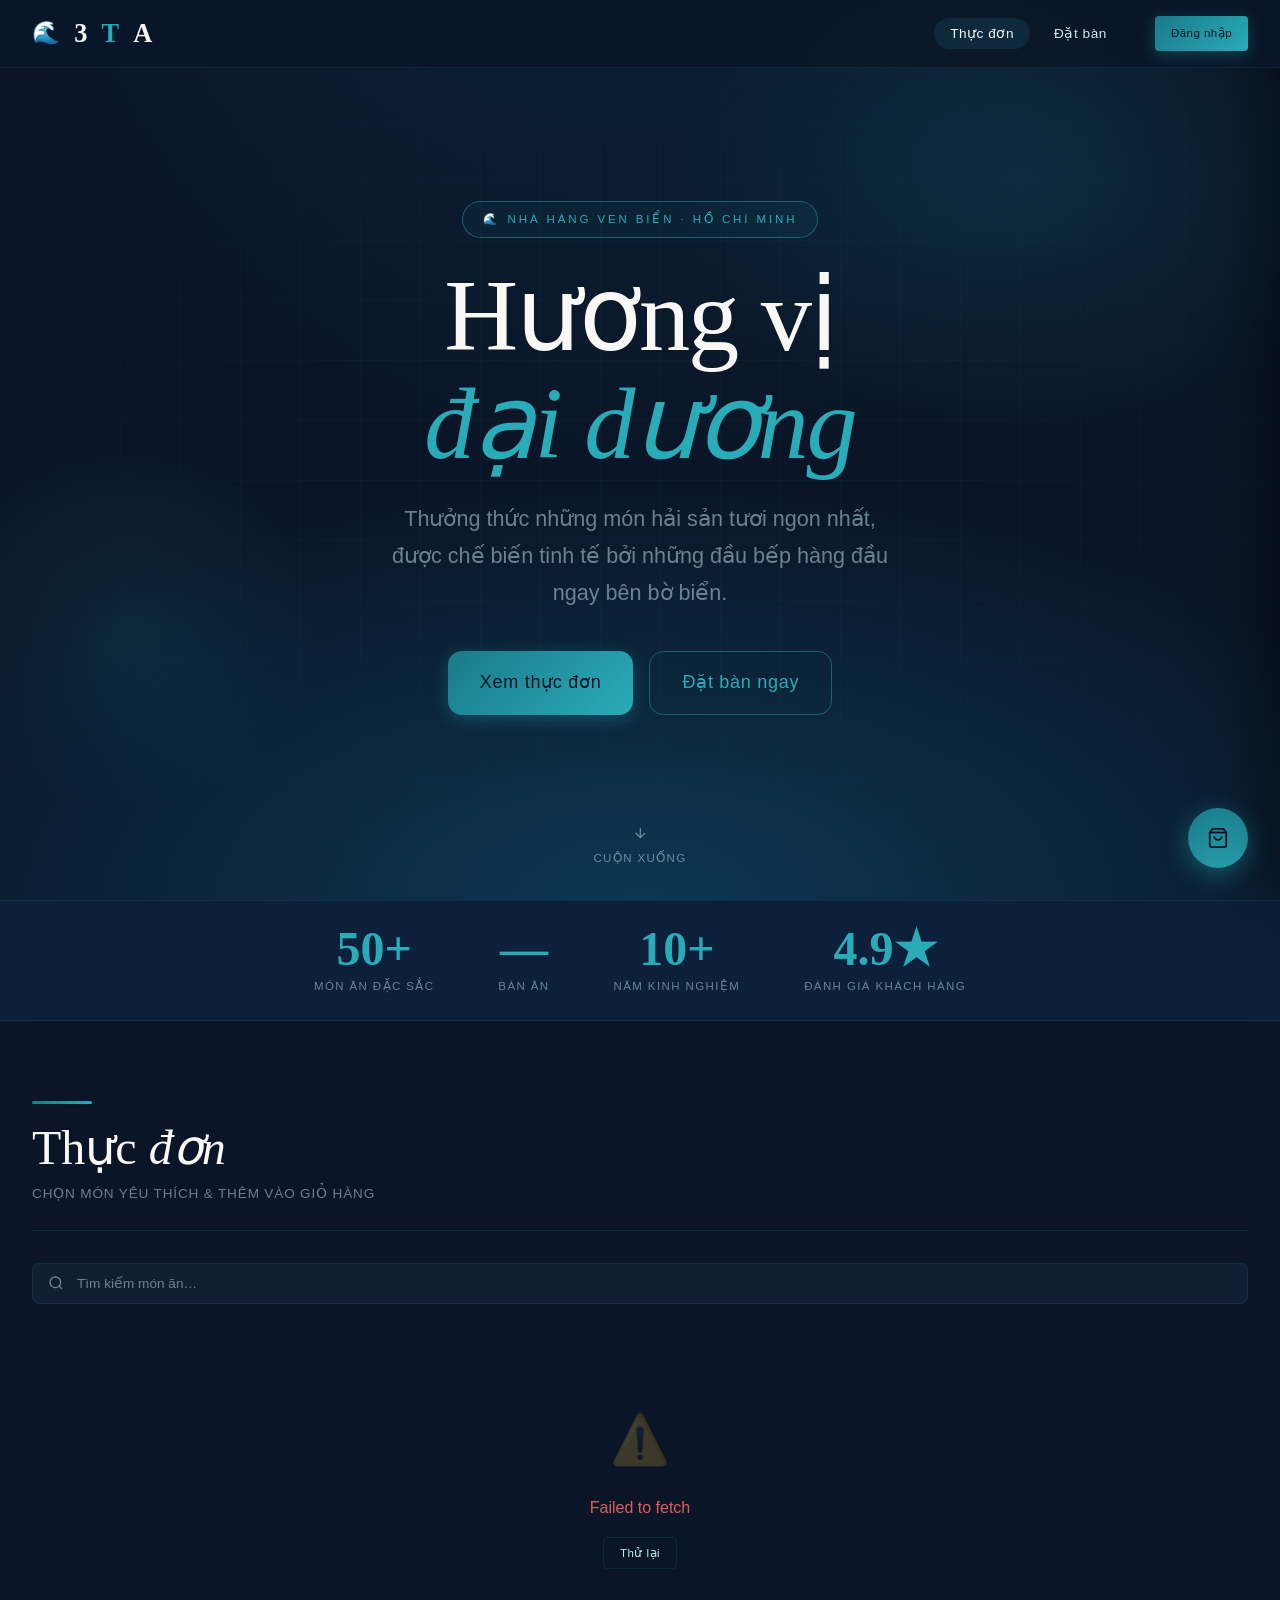
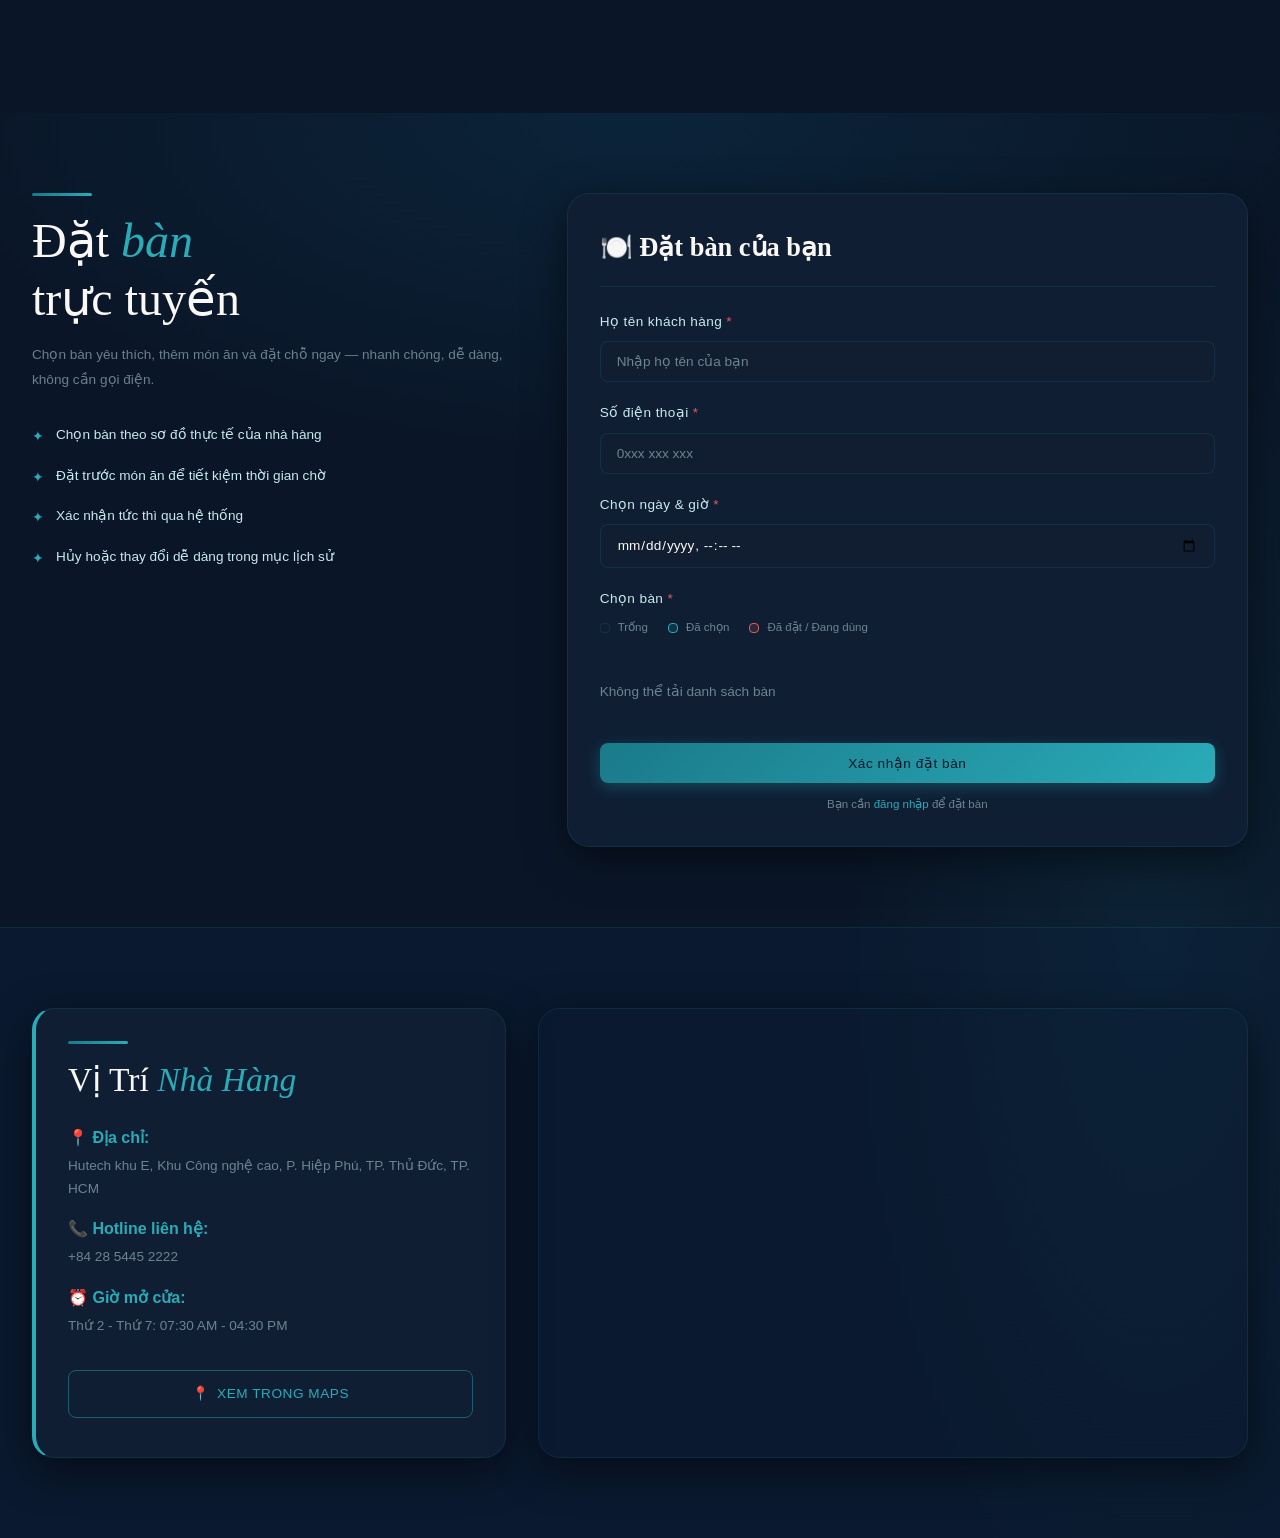
==== commit f566d30f: "update khoa ban" ====
--- a/web_DACS/frontend/index.html
+++ b/web_DACS/frontend/index.html
@@ -475,542 +475,592 @@
 </head>
 <body>
 
-  <!-- Navbar -->
-  <nav class="navbar">
-    <div class="navbar__brand">
-      <span style="font-size:1.4rem">🌊</span>
-      3<span class="accent">T</span>A
+    <!-- Navbar -->
+    <nav class="navbar">
+        <div class="navbar__brand">
+            <span style="font-size:1.4rem">🌊</span>
+            3<span class="accent">T</span>A
+        </div>
+        <ul class="navbar__nav">
+            <li><a href="#menu" class="active">Thực đơn</a></li>
+            <li><a href="#reservation">Đặt bàn</a></li>
+            <li><a href="#history" id="nav-history" style="display:none">Lịch sử</a></li>
+        </ul>
+        <div class="navbar__actions" id="navbar-actions">
+            <!-- injected by JS -->
+        </div>
+    </nav>
+
+    <!-- Hero -->
+    <section class="hero">
+        <div class="hero__bg"></div>
+        <div class="hero__grid"></div>
+
+        <div class="hero__content">
+            <div class="hero__eyebrow">
+                <span>🌊</span> Nhà hàng ven biển · Hồ Chí Minh
+            </div>
+            <h1 class="hero__title">
+                Hương vị<br /><em>đại dương</em>
+            </h1>
+            <p class="hero__subtitle">
+                Thưởng thức những món hải sản tươi ngon nhất, được chế biến tinh tế
+                bởi những đầu bếp hàng đầu ngay bên bờ biển.
+            </p>
+            <div class="hero__ctas">
+                <a href="#menu" class="btn btn-primary btn-lg">Xem thực đơn</a>
+                <a href="#reservation" class="btn btn-secondary btn-lg">Đặt bàn ngay</a>
+            </div>
+        </div>
+
+        <div class="hero__scroll">
+            <svg width="16" height="16" viewBox="0 0 24 24" fill="none" stroke="currentColor" stroke-width="2">
+                <path d="M12 5v14M5 12l7 7 7-7" />
+            </svg>
+            Cuộn xuống
+        </div>
+    </section>
+
+    <!-- Stats -->
+    <div class="stats-bar">
+        <div class="stats-bar__inner">
+            <div class="stat-item">
+                <div class="stat-item__num">50+</div>
+                <div class="stat-item__label">Món ăn đặc sắc</div>
+            </div>
+            <div class="stat-item">
+                <div class="stat-item__num" id="stat-tables">—</div>
+                <div class="stat-item__label">Bàn ăn</div>
+            </div>
+            <div class="stat-item">
+                <div class="stat-item__num">10+</div>
+                <div class="stat-item__label">Năm kinh nghiệm</div>
+            </div>
+            <div class="stat-item">
+                <div class="stat-item__num">4.9★</div>
+                <div class="stat-item__label">Đánh giá khách hàng</div>
+            </div>
+        </div>
     </div>
-    <ul class="navbar__nav">
-      <li><a href="#menu" class="active">Thực đơn</a></li>
-      <li><a href="#reservation">Đặt bàn</a></li>
-      <li><a href="#history" id="nav-history" style="display:none">Lịch sử</a></li>
-    </ul>
-    <div class="navbar__actions" id="navbar-actions">
-      <!-- injected by JS -->
+
+    <!-- Menu Section -->
+    <section class="section" id="menu">
+        <div class="container">
+            <div class="section-header">
+                <div>
+                    <div class="wave-divider"></div>
+                    <h2 class="section-title">Thực <em>đơn</em></h2>
+                    <p class="section-subtitle">Chọn món yêu thích & thêm vào giỏ hàng</p>
+                </div>
+            </div>
+            <div id="menu-root"></div>
+        </div>
+    </section>
+
+    <!-- Reservation Section -->
+    <section class="section reservation-section" id="reservation">
+        <div class="container">
+            <div class="reservation-layout">
+                <!-- Info -->
+                <div>
+                    <div class="wave-divider"></div>
+                    <h2 class="reservation-info__title">
+                        Đặt <em>bàn</em><br />trực tuyến
+                    </h2>
+                    <p class="reservation-info__desc">
+                        Chọn bàn yêu thích, thêm món ăn và đặt chỗ ngay — nhanh chóng, dễ dàng,
+                        không cần gọi điện.
+                    </p>
+                    <ul class="feature-list">
+                        <li>Chọn bàn theo sơ đồ thực tế của nhà hàng</li>
+                        <li>Đặt trước món ăn để tiết kiệm thời gian chờ</li>
+                        <li>Xác nhận tức thì qua hệ thống</li>
+                        <li>Hủy hoặc thay đổi dễ dàng trong mục lịch sử</li>
+                    </ul>
+                </div>
+
+                <!-- Form Card -->
+                <div class="reservation-card">
+                    <h3 class="reservation-card__title">🍽️ Đặt bàn của bạn</h3>
+
+                    <div class="form-group">
+                        <label class="form-label">Họ tên khách hàng <span style="color:var(--status-occupied)">*</span></label>
+                        <input class="form-input" type="text" id="res-name" placeholder="Nhập họ tên của bạn" />
+                    </div>
+                    <div class="form-group">
+                        <label class="form-label">Số điện thoại <span style="color:var(--status-occupied)">*</span></label>
+                        <input class="form-input" type="tel" id="res-phone" placeholder="0xxx xxx xxx" />
+                    </div>
+                    <div class="form-group">
+                        <label class="form-label">Chọn ngày & giờ <span style="color:var(--status-occupied)">*</span></label>
+                        <input class="form-input" type="datetime-local" id="res-date" />
+                    </div>
+
+                    <div class="form-group">
+                        <label class="form-label">Chọn bàn <span style="color:var(--status-occupied)">*</span></label>
+                        <div class="table-legend">
+                            <div class="table-legend__item">
+                                <div class="legend-dot" style="background:var(--bg-surface);border:1px solid var(--border-subtle)"></div>
+                                Trống
+                            </div>
+                            <div class="table-legend__item">
+                                <div class="legend-dot" style="background:rgba(42,171,184,0.15);border:1px solid var(--accent-primary)"></div>
+                                Đã chọn
+                            </div>
+                            <div class="table-legend__item">
+                                <div class="legend-dot" style="background:rgba(224,92,92,0.15);border:1px solid var(--status-occupied)"></div>
+                                Đã đặt / Đang dùng
+                            </div>
+                        </div>
+                        <div class="table-grid" id="table-grid">
+                            <div class="loading-state" style="grid-column:1/-1;padding:var(--space-8)">
+                                <div class="spinner"></div>
+                            </div>
+                        </div>
+                    </div>
+
+
+                    <!-- Selected dishes summary -->
+                    <div id="dishes-summary" style="display:none">
+                        <div class="form-group" style="margin-bottom:0">
+                            <label class="form-label">Món đã chọn</label>
+                            <div id="dishes-list" style="display:flex;flex-direction:column;gap:var(--space-2);margin-top:var(--space-2)"></div>
+                        </div>
+                        <div class="divider"></div>
+                    </div>
+
+                    <button class="btn btn-primary" style="width:100%;justify-content:center" id="btn-reserve">
+                        Xác nhận đặt bàn
+                    </button>
+                    <p style="text-align:center;font-size:var(--text-xs);color:var(--text-muted);margin-top:var(--space-3)">
+                        Bạn cần <a href="login.html">đăng nhập</a> để đặt bàn
+                    </p>
+                </div>
+            </div>
+        </div>
+    </section>
+
+    <section class="section" id="location" style="background: rgba(13,34,64,0.3); border-top: 1px solid var(--border-subtle);">
+        <div class="container">
+            <div style="display: flex; flex-wrap: wrap; gap: var(--space-8); align-items: stretch;">
+
+                <div style="flex: 1; min-width: 320px;">
+                    <div class="reservation-card" style="height: 100%; border-left: 4px solid var(--accent-primary);">
+                        <div class="wave-divider"></div>
+                        <h2 class="reservation-info__title" style="font-size: var(--text-2xl);">Vị Trí <em>Nhà Hàng</em></h2>
+
+                        <div style="margin-top: var(--space-6);">
+                            <p style="color: var(--accent-primary); font-weight: 600; margin-bottom: 4px;">📍 Địa chỉ:</p>
+                            <p style="color: var(--text-muted); font-size: var(--text-sm);">
+                                Hutech khu E, Khu Công nghệ cao, P. Hiệp Phú, TP. Thủ Đức, TP. HCM
+                            </p>
+                        </div>
+
+                        <div style="margin-top: var(--space-4);">
+                            <p style="color: var(--accent-primary); font-weight: 600; margin-bottom: 4px;">📞 Hotline liên hệ:</p>
+                            <p style="color: var(--text-muted); font-size: var(--text-sm);">+84 28 5445 2222</p>
+                        </div>
+
+                        <div style="margin-top: var(--space-4); margin-bottom: var(--space-8);">
+                            <p style="color: var(--accent-primary); font-weight: 600; margin-bottom: 4px;">⏰ Giờ mở cửa:</p>
+                            <p style="color: var(--text-muted); font-size: var(--text-sm);">Thứ 2 - Thứ 7: 07:30 AM - 04:30 PM</p>
+                        </div>
+
+                        <a href="https://www.google.com/maps/dir/?api=1&destination=HUTECH+Đại+học+Công+nghệ+TP.HCM+Thu+Duc+Campus"
+                           target="_blank"
+                           class="btn btn-secondary"
+                           style="width: 100%; justify-content: center; text-decoration: none; display: flex; align-items: center; gap: 8px;">
+                            <span>📍</span> XEM TRONG MAPS
+                        </a>
+                    </div>
+                </div>
+
+                <div style="flex: 1.5; min-width: 320px;">
+                    <div style="height: 450px; border-radius: var(--radius-xl); overflow: hidden; border: 1px solid var(--border-subtle); box-shadow: var(--shadow-lg);">
+                        <iframe src="https://www.google.com/maps/embed?pb=!1m18!1m12!1m3!1d3918.520119332307!2d106.7915668758385!3d10.847986957868512!2m3!1f0!2f0!3f0!3m2!1i1024!2i768!4f13.1!3m3!1m2!1s0x317527317e6103df%3A0xc6cf10bb7d719327!2zSFVURU洒落ggLSDEkOG6oWkgaOG7jWMgQ8O0bmcgbmdo4buHIFRQLkhDTSAoVGh1IER1YyBDYW1wdXMp!5e0!3m2!1svi!2s!4v1714144500000!5m2!1svi!2s"
+                                width="100%" height="100%" style="border:0; filter: invert(90%) hue-rotate(180deg) brightness(95%);"
+                                allowfullscreen="" loading="lazy">
+                        </iframe>
+                    </div>
+                </div>
+            </div>
+        </div>
+    </section>
+
+    <section class="section" id="history" style="display:none">
+        <div>
+            <div class="wave-divider"></div>
+            <h2 class="section-title">Lịch sử <em>đặt bàn</em></h2>
+        </div>
+        </div>
+        <div class="table-wrapper">
+            <table class="data-table" id="history-table">
+                <thead>
+                    <tr>
+                        <th>#</th>
+                        <th>Ngày đặt</th>
+                        <th>Bàn số</th>
+                        <th>Trạng thái</th>
+                        <th>Thao tác</th>
+                    </tr>
+                </thead>
+                <tbody id="history-tbody">
+                    <tr><td colspan="5" class="loading-state"><div class="spinner"></div></td></tr>
+                </tbody>
+            </table>
+        </div>
+        </div>
+    </section>
+
+    <!-- Cart FAB -->
+    <button class="cart-fab" id="cart-fab" title="Giỏ món ăn">
+        <svg width="22" height="22" viewBox="0 0 24 24" fill="none" stroke="currentColor" stroke-width="2">
+            <path d="M6 2L3 6v14a2 2 0 002 2h14a2 2 0 002-2V6l-3-4z" />
+            <line x1="3" y1="6" x2="21" y2="6" />
+            <path d="M16 10a4 4 0 01-8 0" />
+        </svg>
+        <span class="cart-fab__badge" id="cart-count">0</span>
+    </button>
+
+    <!-- Cart Drawer Overlay -->
+    <div class="cart-drawer__overlay" id="cart-overlay"></div>
+
+    <!-- Cart Drawer -->
+    <div class="cart-drawer" id="cart-drawer">
+        <div class="cart-drawer__header">
+            <h3 class="cart-drawer__title">Giỏ món ăn</h3>
+            <button class="modal__close" id="cart-close">✕</button>
+        </div>
+        <div class="cart-drawer__body" id="cart-body">
+            <div class="empty-state">
+                <div class="empty-state__icon">🛒</div>
+                <p>Chưa có món nào</p>
+                <p style="font-size:var(--text-xs)">Chọn món từ thực đơn bên trên</p>
+            </div>
+        </div>
+        <div class="cart-drawer__footer">
+            <div class="cart-total">
+                <span class="cart-total__label">Tổng cộng</span>
+                <span class="cart-total__amount" id="cart-total">0 ₫</span>
+            </div>
+            <button class="btn btn-primary" style="width:100%;justify-content:center" id="btn-to-reserve">
+                Đặt bàn với món này ↓
+            </button>
+        </div>
     </div>
-  </nav>
-
-  <!-- Hero -->
-  <section class="hero">
-    <div class="hero__bg"></div>
-    <div class="hero__grid"></div>
-
-    <div class="hero__content">
-      <div class="hero__eyebrow">
-        <span>🌊</span> Nhà hàng ven biển · Hồ Chí Minh
-      </div>
-      <h1 class="hero__title">
-        Hương vị<br/><em>đại dương</em>
-      </h1>
-      <p class="hero__subtitle">
-        Thưởng thức những món hải sản tươi ngon nhất, được chế biến tinh tế
-        bởi những đầu bếp hàng đầu ngay bên bờ biển.
-      </p>
-      <div class="hero__ctas">
-        <a href="#menu" class="btn btn-primary btn-lg">Xem thực đơn</a>
-        <a href="#reservation" class="btn btn-secondary btn-lg">Đặt bàn ngay</a>
-      </div>
-    </div>
-
-    <div class="hero__scroll">
-      <svg width="16" height="16" viewBox="0 0 24 24" fill="none" stroke="currentColor" stroke-width="2">
-        <path d="M12 5v14M5 12l7 7 7-7"/>
-      </svg>
-      Cuộn xuống
-    </div>
-  </section>
-
-  <!-- Stats -->
-  <div class="stats-bar">
-    <div class="stats-bar__inner">
-      <div class="stat-item">
-        <div class="stat-item__num">50+</div>
-        <div class="stat-item__label">Món ăn đặc sắc</div>
-      </div>
-      <div class="stat-item">
-        <div class="stat-item__num" id="stat-tables">—</div>
-        <div class="stat-item__label">Bàn ăn</div>
-      </div>
-      <div class="stat-item">
-        <div class="stat-item__num">10+</div>
-        <div class="stat-item__label">Năm kinh nghiệm</div>
-      </div>
-      <div class="stat-item">
-        <div class="stat-item__num">4.9★</div>
-        <div class="stat-item__label">Đánh giá khách hàng</div>
-      </div>
-    </div>
-  </div>
-
-  <!-- Menu Section -->
-  <section class="section" id="menu">
-    <div class="container">
-      <div class="section-header">
-        <div>
-          <div class="wave-divider"></div>
-          <h2 class="section-title">Thực <em>đơn</em></h2>
-          <p class="section-subtitle">Chọn món yêu thích & thêm vào giỏ hàng</p>
-        </div>
-      </div>
-      <div id="menu-root"></div>
-    </div>
-  </section>
-
-  <!-- Reservation Section -->
-  <section class="section reservation-section" id="reservation">
-    <div class="container">
-      <div class="reservation-layout">
-        <!-- Info -->
-        <div>
-          <div class="wave-divider"></div>
-          <h2 class="reservation-info__title">
-            Đặt <em>bàn</em><br/>trực tuyến
-          </h2>
-          <p class="reservation-info__desc">
-            Chọn bàn yêu thích, thêm món ăn và đặt chỗ ngay — nhanh chóng, dễ dàng,
-            không cần gọi điện.
-          </p>
-          <ul class="feature-list">
-            <li>Chọn bàn theo sơ đồ thực tế của nhà hàng</li>
-            <li>Đặt trước món ăn để tiết kiệm thời gian chờ</li>
-            <li>Xác nhận tức thì qua hệ thống</li>
-            <li>Hủy hoặc thay đổi dễ dàng trong mục lịch sử</li>
-          </ul>
-        </div>
-
-        <!-- Form Card -->
-        <div class="reservation-card">
-          <h3 class="reservation-card__title">🍽️ Đặt bàn của bạn</h3>
-
-          <div class="form-group">
-            <label class="form-label">Họ tên khách hàng <span style="color:var(--status-occupied)">*</span></label>
-            <input class="form-input" type="text" id="res-name" placeholder="Nhập họ tên của bạn" />
-          </div>
-          <div class="form-group">
-            <label class="form-label">Số điện thoại <span style="color:var(--status-occupied)">*</span></label>
-            <input class="form-input" type="tel" id="res-phone" placeholder="0xxx xxx xxx" />
-          </div>
-          <div class="form-group">
-            <label class="form-label">Chọn ngày & giờ <span style="color:var(--status-occupied)">*</span></label>
-            <input class="form-input" type="datetime-local" id="res-date" />
-          </div>
-
-          <div class="form-group">
-            <label class="form-label">Chọn bàn <span style="color:var(--status-occupied)">*</span></label>
-            <div class="table-legend">
-              <div class="table-legend__item">
-                <div class="legend-dot" style="background:var(--bg-surface);border:1px solid var(--border-subtle)"></div>
-                Trống
+
+    <div class="toast-container"></div>
+
+    <script type="module">
+        import { Auth } from './js/services/authService.js';
+        import api, { MonAnApi, BanAnApi, DatBanApi, Toast, formatPrice, formatDate, getImageUrl } from './js/apiClient.js';
+        import MonAnComponent from './components/MonAnComponent.js';
+
+        // ── State ──────────────────────────────────────────────
+        const cart = new Map(); // monAnId → { item, qty }
+        let selectedTableId = null;
+        let tables = [];
+
+        // ── Navbar ─────────────────────────────────────────────
+        function renderNavbar() {
+            const el = document.getElementById('navbar-actions');
+            if (Auth.isLoggedIn()) {
+                const initial = Auth.getUsername().charAt(0).toUpperCase();
+                el.innerHTML = `
+              <div class="user-chip">
+                <div class="user-chip__avatar">${initial}</div>
+                ${Auth.getUsername()}
               </div>
-              <div class="table-legend__item">
-                <div class="legend-dot" style="background:rgba(42,171,184,0.15);border:1px solid var(--accent-primary)"></div>
-                Đã chọn
+              ${Auth.isAdmin() ? `<a href="admin.html" class="btn btn-ghost btn-sm">Admin ↗</a>` : ''}
+              <button class="btn btn-ghost btn-sm" id="btn-logout">Đăng xuất</button>
+            `;
+                document.getElementById('nav-history').style.display = '';
+                document.getElementById('history').style.display = '';
+                loadHistory();
+                document.getElementById('btn-logout').addEventListener('click', () => {
+                    Auth.clear();
+                    window.location.reload();
+                });
+            } else {
+                el.innerHTML = `<a href="login.html" class="btn btn-primary btn-sm">Đăng nhập</a>`;
+            }
+        }
+
+        // ── Menu ──────────────────────────────────────────────
+        const menuComp = new MonAnComponent('#menu-root', { admin: false });
+        await menuComp.init();
+
+        // Listen for order events from MonAnComponent
+        document.getElementById('menu-root').addEventListener('mon-an:order', (e) => {
+            addToCart(e.detail.item);
+        });
+
+        // ── Cart ──────────────────────────────────────────────
+        function addToCart(item) {
+            if (cart.has(item.id)) {
+                cart.get(item.id).qty++;
+            } else {
+                cart.set(item.id, { item, qty: 1 });
+            }
+            updateCartUI();
+            Toast.success(`Đã thêm "${item.tenMonAn}" vào giỏ`);
+            openCart();
+        }
+
+        function updateCartUI() {
+            const total = [...cart.values()].reduce((s, { item, qty }) => s + item.gia * qty, 0);
+            const count = [...cart.values()].reduce((s, { qty }) => s + qty, 0);
+
+            const badge = document.getElementById('cart-count');
+            badge.textContent = count;
+            badge.style.display = count > 0 ? 'flex' : 'none';
+
+            document.getElementById('cart-total').textContent = formatPrice(total);
+
+            const body = document.getElementById('cart-body');
+            if (cart.size === 0) {
+                body.innerHTML = `
+              <div class="empty-state">
+                <div class="empty-state__icon">🛒</div>
+                <p>Chưa có món nào</p>
+              </div>`;
+                return;
+            }
+
+            body.innerHTML = [...cart.values()].map(({ item, qty }) => `
+            <div class="cart-item" data-id="${item.id}">
+              <div class="cart-item__img" style="background:var(--bg-surface);border-radius:var(--radius-md);overflow:hidden">
+                ${item.hinhAnh
+                    ? `<img src="${getImageUrl(item.hinhAnh)}" style="width:100%;height:100%;object-fit:cover" />`
+                    : `<div style="width:56px;height:56px;display:flex;align-items:center;justify-content:center;font-size:1.5rem">🍜</div>`
+                }
               </div>
-              <div class="table-legend__item">
-                <div class="legend-dot" style="background:rgba(224,92,92,0.15);border:1px solid var(--status-occupied)"></div>
-                Đã đặt / Đang dùng
+              <div class="cart-item__info">
+                <div class="cart-item__name">${item.tenMonAn}</div>
+                <div class="cart-item__price">${formatPrice(item.gia)}</div>
               </div>
-            </div>
-            <div class="table-grid" id="table-grid">
-              <div class="loading-state" style="grid-column:1/-1;padding:var(--space-8)">
-                <div class="spinner"></div>
+              <div class="cart-qty">
+                <button class="cart-qty__btn" data-action="dec" data-id="${item.id}">−</button>
+                <span class="cart-qty__num">${qty}</span>
+                <button class="cart-qty__btn" data-action="inc" data-id="${item.id}">+</button>
               </div>
             </div>
-          </div>
-
-          <!-- Selected dishes summary -->
-          <div id="dishes-summary" style="display:none">
-            <div class="form-group" style="margin-bottom:0">
-              <label class="form-label">Món đã chọn</label>
-              <div id="dishes-list" style="display:flex;flex-direction:column;gap:var(--space-2);margin-top:var(--space-2)"></div>
-            </div>
-            <div class="divider"></div>
-          </div>
-
-          <button class="btn btn-primary" style="width:100%;justify-content:center" id="btn-reserve">
-            Xác nhận đặt bàn
-          </button>
-          <p style="text-align:center;font-size:var(--text-xs);color:var(--text-muted);margin-top:var(--space-3)">
-            Bạn cần <a href="login.html">đăng nhập</a> để đặt bàn
-          </p>
-        </div>
-      </div>
-    </div>
-  </section>
-
-  <!-- Order History -->
-  <section class="section" id="history" style="display:none">
-    <div class="container">
-      <div class="section-header">
-        <div>
-          <div class="wave-divider"></div>
-          <h2 class="section-title">Lịch sử <em>đặt bàn</em></h2>
-        </div>
-      </div>
-      <div class="table-wrapper">
-        <table class="data-table" id="history-table">
-          <thead>
-            <tr>
-              <th>#</th>
-              <th>Ngày đặt</th>
-              <th>Bàn số</th>
-              <th>Trạng thái</th>
-              <th>Thao tác</th>
-            </tr>
-          </thead>
-          <tbody id="history-tbody">
-            <tr><td colspan="5" class="loading-state"><div class="spinner"></div></td></tr>
-          </tbody>
-        </table>
-      </div>
-    </div>
-  </section>
-
-  <!-- Cart FAB -->
-  <button class="cart-fab" id="cart-fab" title="Giỏ món ăn">
-    <svg width="22" height="22" viewBox="0 0 24 24" fill="none" stroke="currentColor" stroke-width="2">
-      <path d="M6 2L3 6v14a2 2 0 002 2h14a2 2 0 002-2V6l-3-4z"/>
-      <line x1="3" y1="6" x2="21" y2="6"/>
-      <path d="M16 10a4 4 0 01-8 0"/>
-    </svg>
-    <span class="cart-fab__badge" id="cart-count">0</span>
-  </button>
-
-  <!-- Cart Drawer Overlay -->
-  <div class="cart-drawer__overlay" id="cart-overlay"></div>
-
-  <!-- Cart Drawer -->
-  <div class="cart-drawer" id="cart-drawer">
-    <div class="cart-drawer__header">
-      <h3 class="cart-drawer__title">Giỏ món ăn</h3>
-      <button class="modal__close" id="cart-close">✕</button>
-    </div>
-    <div class="cart-drawer__body" id="cart-body">
-      <div class="empty-state">
-        <div class="empty-state__icon">🛒</div>
-        <p>Chưa có món nào</p>
-        <p style="font-size:var(--text-xs)">Chọn món từ thực đơn bên trên</p>
-      </div>
-    </div>
-    <div class="cart-drawer__footer">
-      <div class="cart-total">
-        <span class="cart-total__label">Tổng cộng</span>
-        <span class="cart-total__amount" id="cart-total">0 ₫</span>
-      </div>
-      <button class="btn btn-primary" style="width:100%;justify-content:center" id="btn-to-reserve">
-        Đặt bàn với món này ↓
-      </button>
-    </div>
-  </div>
-
-  <div class="toast-container"></div>
-
-  <script type="module">
-    import { Auth } from './js/services/authService.js';
-    import api, { MonAnApi, BanAnApi, DatBanApi, Toast, formatPrice, formatDate, getImageUrl } from './js/apiClient.js';
-    import MonAnComponent from './components/MonAnComponent.js';
-
-    // ── State ──────────────────────────────────────────────
-    const cart = new Map(); // monAnId → { item, qty }
-    let selectedTableId = null;
-    let tables = [];
-
-    // ── Navbar ─────────────────────────────────────────────
-    function renderNavbar() {
-      const el = document.getElementById('navbar-actions');
-      if (Auth.isLoggedIn()) {
-        const initial = Auth.getUsername().charAt(0).toUpperCase();
-        el.innerHTML = `
-          <div class="user-chip">
-            <div class="user-chip__avatar">${initial}</div>
-            ${Auth.getUsername()}
-          </div>
-          ${Auth.isAdmin() ? `<a href="admin.html" class="btn btn-ghost btn-sm">Admin ↗</a>` : ''}
-          <button class="btn btn-ghost btn-sm" id="btn-logout">Đăng xuất</button>
-        `;
-        document.getElementById('nav-history').style.display = '';
-        document.getElementById('history').style.display = '';
-        loadHistory();
-        document.getElementById('btn-logout').addEventListener('click', () => {
-          Auth.clear();
-          window.location.reload();
+          `).join('');
+
+            body.querySelectorAll('[data-action]').forEach(btn => {
+                btn.addEventListener('click', () => {
+                    const id = parseInt(btn.dataset.id);
+                    const act = btn.dataset.action;
+                    const entry = cart.get(id);
+                    if (!entry) return;
+                    if (act === 'inc') entry.qty++;
+                    else if (act === 'dec') {
+                        entry.qty--;
+                        if (entry.qty <= 0) cart.delete(id);
+                    }
+                    updateCartUI();
+                });
+            });
+
+            // Update dishes summary in reservation form
+            updateDishesSummary();
+        }
+
+        function updateDishesSummary() {
+            const summary = document.getElementById('dishes-summary');
+            const list = document.getElementById('dishes-list');
+            if (cart.size === 0) { summary.style.display = 'none'; return; }
+
+            summary.style.display = '';
+            list.innerHTML = [...cart.values()].map(({ item, qty }) => `
+            <div style="display:flex;justify-content:space-between;align-items:center;font-size:var(--text-sm);color:var(--text-secondary)">
+              <span>${item.tenMonAn} × ${qty}</span>
+              <span style="color:var(--accent-primary)">${formatPrice(item.gia * qty)}</span>
+            </div>
+          `).join('');
+        }
+
+        // Cart drawer toggle
+        const drawer = document.getElementById('cart-drawer');
+        const overlay = document.getElementById('cart-overlay');
+        const openCart = () => { drawer.classList.add('open'); overlay.classList.add('show'); };
+        const closeCart = () => { drawer.classList.remove('open'); overlay.classList.remove('show'); };
+
+        document.getElementById('cart-fab').addEventListener('click', openCart);
+        document.getElementById('cart-close').addEventListener('click', closeCart);
+        overlay.addEventListener('click', closeCart);
+
+        document.getElementById('btn-to-reserve').addEventListener('click', () => {
+            closeCart();
+            document.getElementById('reservation').scrollIntoView({ behavior: 'smooth' });
         });
-      } else {
-        el.innerHTML = `<a href="login.html" class="btn btn-primary btn-sm">Đăng nhập</a>`;
-      }
-    }
-
-    // ── Menu ──────────────────────────────────────────────
-    const menuComp = new MonAnComponent('#menu-root', { admin: false });
-    await menuComp.init();
-
-    // Listen for order events from MonAnComponent
-    document.getElementById('menu-root').addEventListener('mon-an:order', (e) => {
-      addToCart(e.detail.item);
-    });
-
-    // ── Cart ──────────────────────────────────────────────
-    function addToCart(item) {
-      if (cart.has(item.id)) {
-        cart.get(item.id).qty++;
-      } else {
-        cart.set(item.id, { item, qty: 1 });
-      }
-      updateCartUI();
-      Toast.success(`Đã thêm "${item.tenMonAn}" vào giỏ`);
-      openCart();
-    }
-
-    function updateCartUI() {
-      const total = [...cart.values()].reduce((s, { item, qty }) => s + item.gia * qty, 0);
-      const count = [...cart.values()].reduce((s, { qty }) => s + qty, 0);
-
-      const badge = document.getElementById('cart-count');
-      badge.textContent = count;
-      badge.style.display = count > 0 ? 'flex' : 'none';
-
-      document.getElementById('cart-total').textContent = formatPrice(total);
-
-      const body = document.getElementById('cart-body');
-      if (cart.size === 0) {
-        body.innerHTML = `
-          <div class="empty-state">
-            <div class="empty-state__icon">🛒</div>
-            <p>Chưa có món nào</p>
-          </div>`;
-        return;
-      }
-
-      body.innerHTML = [...cart.values()].map(({ item, qty }) => `
-        <div class="cart-item" data-id="${item.id}">
-          <div class="cart-item__img" style="background:var(--bg-surface);border-radius:var(--radius-md);overflow:hidden">
-            ${item.hinhAnh
-              ? `<img src="${getImageUrl(item.hinhAnh)}" style="width:100%;height:100%;object-fit:cover" />`
-              : `<div style="width:56px;height:56px;display:flex;align-items:center;justify-content:center;font-size:1.5rem">🍜</div>`
+
+        // ── Tables ────────────────────────────────────────────
+        async function loadTables() {
+            try {
+                tables = await BanAnApi.getAll();
+                document.getElementById('stat-tables').textContent = tables.length;
+                renderTableGrid();
+            } catch (err) {
+                document.getElementById('table-grid').innerHTML =
+                    `<p style="color:var(--text-muted);font-size:var(--text-sm);grid-column:1/-1">Không thể tải danh sách bàn</p>`;
             }
-          </div>
-          <div class="cart-item__info">
-            <div class="cart-item__name">${item.tenMonAn}</div>
-            <div class="cart-item__price">${formatPrice(item.gia)}</div>
-          </div>
-          <div class="cart-qty">
-            <button class="cart-qty__btn" data-action="dec" data-id="${item.id}">−</button>
-            <span class="cart-qty__num">${qty}</span>
-            <button class="cart-qty__btn" data-action="inc" data-id="${item.id}">+</button>
-          </div>
-        </div>
-      `).join('');
-
-      body.querySelectorAll('[data-action]').forEach(btn => {
-        btn.addEventListener('click', () => {
-          const id  = parseInt(btn.dataset.id);
-          const act = btn.dataset.action;
-          const entry = cart.get(id);
-          if (!entry) return;
-          if (act === 'inc') entry.qty++;
-          else if (act === 'dec') {
-            entry.qty--;
-            if (entry.qty <= 0) cart.delete(id);
-          }
-          updateCartUI();
-        });
-      });
-
-      // Update dishes summary in reservation form
-      updateDishesSummary();
-    }
-
-    function updateDishesSummary() {
-      const summary = document.getElementById('dishes-summary');
-      const list    = document.getElementById('dishes-list');
-      if (cart.size === 0) { summary.style.display = 'none'; return; }
-
-      summary.style.display = '';
-      list.innerHTML = [...cart.values()].map(({ item, qty }) => `
-        <div style="display:flex;justify-content:space-between;align-items:center;font-size:var(--text-sm);color:var(--text-secondary)">
-          <span>${item.tenMonAn} × ${qty}</span>
-          <span style="color:var(--accent-primary)">${formatPrice(item.gia * qty)}</span>
-        </div>
-      `).join('');
-    }
-
-    // Cart drawer toggle
-    const drawer  = document.getElementById('cart-drawer');
-    const overlay = document.getElementById('cart-overlay');
-    const openCart  = () => { drawer.classList.add('open'); overlay.classList.add('show'); };
-    const closeCart = () => { drawer.classList.remove('open'); overlay.classList.remove('show'); };
-
-    document.getElementById('cart-fab').addEventListener('click', openCart);
-    document.getElementById('cart-close').addEventListener('click', closeCart);
-    overlay.addEventListener('click', closeCart);
-
-    document.getElementById('btn-to-reserve').addEventListener('click', () => {
-      closeCart();
-      document.getElementById('reservation').scrollIntoView({ behavior: 'smooth' });
-    });
-
-    // ── Tables ────────────────────────────────────────────
-    async function loadTables() {
-      try {
-        tables = await BanAnApi.getAll();
-        document.getElementById('stat-tables').textContent = tables.length;
-        renderTableGrid();
-      } catch (err) {
-        document.getElementById('table-grid').innerHTML =
-          `<p style="color:var(--text-muted);font-size:var(--text-sm);grid-column:1/-1">Không thể tải danh sách bàn</p>`;
-      }
-    }
-
-    function renderTableGrid() {
-      const grid = document.getElementById('table-grid');
-      const statusMap = {
-        'available': 'Trống', 'occupied': 'Đang dùng',
-        'reserved': 'Đã đặt', 'Available': 'Trống',
-        'Occupied': 'Đang dùng', 'Reserved': 'Đã đặt'
-      };
-      const occupiedStatus = ['occupied','reserved','Occupied','Reserved'];
-
-      grid.innerHTML = tables.map(t => {
-        const isOccupied = occupiedStatus.includes(t.trangThai);
-        const isSelected = t.id === selectedTableId;
-        return `
+        }
+
+        function renderTableGrid() {
+            const grid = document.getElementById('table-grid');
+
+            // Chuẩn hóa kiểm tra trạng thái: 1 hoặc 'Occupied' là Đang dùng, 2 hoặc 'Reserved' là Đã đặt
+            const occupiedValues = [1, 2, 'occupied', 'reserved', 'Occupied', 'Reserved'];
+
+            grid.innerHTML = tables.map(t => {
+                // Nếu trạng thái nằm trong danh sách occupiedValues thì là bàn bận
+                const isOccupied = occupiedValues.includes(t.trangThai);
+                const isSelected = t.id === selectedTableId;
+
+                return `
           <div class="table-slot ${isOccupied ? 'occupied' : ''} ${isSelected ? 'selected' : ''}"
-               data-id="${t.id}" title="${t.soChoNgoi} chỗ ngồi">
+               data-id="${t.id}"
+               data-occupied="${isOccupied}"
+               title="${isOccupied ? 'Bàn này hiện không trống' : `${t.soChoNgoi} chỗ ngồi`}">
             <span class="table-slot__num">${t.soBan}</span>
             <span style="font-size:10px">${t.soChoNgoi}👤</span>
+            ${isOccupied ? '<div class="lock-icon">🔒</div>' : ''}
           </div>
         `;
-      }).join('');
-
-      grid.querySelectorAll('.table-slot:not(.occupied)').forEach(slot => {
-        slot.addEventListener('click', () => {
-          selectedTableId = parseInt(slot.dataset.id);
-          renderTableGrid();
+            }).join('');
+
+            // Chỉ gán sự kiện click cho những bàn KHÔNG bị occupied
+            grid.querySelectorAll('.table-slot').forEach(slot => {
+                if (slot.dataset.occupied === 'false') {
+                    slot.addEventListener('click', () => {
+                        selectedTableId = parseInt(slot.dataset.id);
+                        renderTableGrid();
+                    });
+                }
+            });
+        }
+
+        // ── Reservation Submit ────────────────────────────────
+        document.getElementById('btn-reserve').addEventListener('click', async () => {
+            if (!Auth.isLoggedIn()) {
+                Toast.info('Vui lòng đăng nhập để đặt bàn');
+                setTimeout(() => window.location.href = 'login.html', 1200);
+                return;
+            }
+
+
+            const tenKhachHang = document.getElementById('res-name').value.trim();
+            const soDienThoai = document.getElementById('res-phone').value.trim();
+            const ngayDat = document.getElementById('res-date').value;
+            if (!tenKhachHang) { Toast.error('Vui lòng nhập họ tên'); return; }
+            if (!soDienThoai) { Toast.error('Vui lòng nhập số điện thoại'); return; }
+            if (!ngayDat) { Toast.error('Vui lòng chọn ngày & giờ'); return; }
+            if (!selectedTableId) { Toast.error('Vui lòng chọn bàn'); return; }
+
+            const cartItems = [...cart.values()].map(({ item, qty }) => ({
+                id: item.id,
+                qty: qty,
+            }));
+
+            const btn = document.getElementById('btn-reserve');
+            btn.disabled = true;
+            btn.textContent = 'Đang đặt bàn…';
+
+            try {
+                await DatBanApi.create({
+                    banAnId: selectedTableId,
+                    tenKhachHang: tenKhachHang,
+                    soDienThoai: soDienThoai,
+                    gioDenDuyKien: new Date(ngayDat).toISOString(),
+                    cartItems: cartItems,
+                });
+
+                Toast.success('Đặt bàn thành công!');
+                cart.clear();
+                selectedTableId = null;
+                updateCartUI();
+                document.getElementById('res-date').value = '';
+                document.getElementById('res-name').value = '';
+                document.getElementById('res-phone').value = '';
+                await loadTables();
+                await loadHistory();
+                document.getElementById('history').scrollIntoView({ behavior: 'smooth' });
+            } catch (err) {
+                Toast.error(err.message || 'Đặt bàn thất bại, thử lại sau');
+            } finally {
+                btn.disabled = false;
+                btn.textContent = 'Xác nhận đặt bàn';
+            }
         });
-      });
-    }
-
-    // ── Reservation Submit ────────────────────────────────
-    document.getElementById('btn-reserve').addEventListener('click', async () => {
-      if (!Auth.isLoggedIn()) {
-        Toast.info('Vui lòng đăng nhập để đặt bàn');
-        setTimeout(() => window.location.href = 'login.html', 1200);
-        return;
-      }
-
-      
-      const tenKhachHang = document.getElementById('res-name').value.trim();
-      const soDienThoai  = document.getElementById('res-phone').value.trim();
-      const ngayDat       = document.getElementById('res-date').value;
-      if (!tenKhachHang) { Toast.error('Vui lòng nhập họ tên'); return; }
-      if (!soDienThoai)  { Toast.error('Vui lòng nhập số điện thoại'); return; }
-      if (!ngayDat)       { Toast.error('Vui lòng chọn ngày & giờ'); return; }
-      if (!selectedTableId) { Toast.error('Vui lòng chọn bàn'); return; }
-
-      const cartItems = [...cart.values()].map(({ item, qty }) => ({
-        id:  item.id,
-        qty: qty,
-      }));
-
-      const btn = document.getElementById('btn-reserve');
-      btn.disabled = true;
-      btn.textContent = 'Đang đặt bàn…';
-
-      try {
-        await DatBanApi.create({
-          banAnId:        selectedTableId,
-          tenKhachHang:   tenKhachHang,
-          soDienThoai:    soDienThoai,
-          gioDenDuyKien:  new Date(ngayDat).toISOString(),
-          cartItems:      cartItems,
-        });
-
-        Toast.success('Đặt bàn thành công!');
-        cart.clear();
-        selectedTableId = null;
-        updateCartUI();
-        document.getElementById('res-date').value  = '';
-        document.getElementById('res-name').value  = '';
-        document.getElementById('res-phone').value = '';
+
+        // ── History ───────────────────────────────────────────
+        async function loadHistory() {
+            if (!Auth.isLoggedIn()) return;
+            const tbody = document.getElementById('history-tbody');
+            tbody.innerHTML = `<tr><td colspan="5"><div class="loading-state" style="padding:var(--space-8)"><div class="spinner"></div></div></td></tr>`;
+            try {
+                const data = await DatBanApi.getMyHistory();
+                if (!data.length) {
+                    tbody.innerHTML = `<tr><td colspan="5"><div class="empty-state" style="padding:var(--space-8)"><div class="empty-state__icon">📋</div><p>Chưa có đơn đặt bàn nào</p></div></td></tr>`;
+                    return;
+                }
+
+                const badgeMap = {
+                    'pending': 'badge-pending', 'Pending': 'badge-pending',
+                    'confirmed': 'badge-confirmed', 'Confirmed': 'badge-confirmed',
+                    'cancelled': 'badge-cancelled', 'Cancelled': 'badge-cancelled',
+                    'paid': 'badge-confirmed', 'Paid': 'badge-confirmed',
+                };
+                const labelMap = {
+                    'pending': 'Chờ xác nhận', 'Pending': 'Chờ xác nhận',
+                    'confirmed': 'Đã xác nhận', 'Confirmed': 'Đã xác nhận',
+                    'cancelled': 'Đã hủy', 'Cancelled': 'Đã hủy',
+                    'paid': 'Đã thanh toán', 'Paid': 'Đã thanh toán',
+                };
+
+                tbody.innerHTML = data.map(d => `
+              <tr>
+                <td style="font-family:var(--font-mono);font-size:var(--text-xs);color:var(--text-muted)">#${d.id}</td>
+                <td>${formatDate(d.ngayDat)}</td>
+                <td>Bàn ${d.banAnId}</td>
+                <td><span class="badge ${badgeMap[d.trangThai] || 'badge-pending'}">${labelMap[d.trangThai] || d.trangThai}</span></td>
+                <td>
+                  ${(d.trangThai === 'pending' || d.trangThai === 'Pending') ? `
+                    <button class="btn btn-danger btn-sm" data-cancel="${d.id}">Hủy</button>
+                  ` : '—'}
+                </td>
+              </tr>
+            `).join('');
+
+                tbody.querySelectorAll('[data-cancel]').forEach(btn => {
+                    btn.addEventListener('click', async () => {
+                        if (!confirm('Xác nhận hủy đơn đặt bàn này?')) return;
+                        btn.disabled = true; btn.textContent = '…';
+                        try {
+                            await DatBanApi.cancel(btn.dataset.cancel);
+                            Toast.success('Đã hủy đặt bàn');
+                            await loadHistory();
+                            await loadTables();
+                        } catch (err) {
+                            Toast.error(err.message || 'Không thể hủy đơn');
+                            btn.disabled = false; btn.textContent = 'Hủy';
+                        }
+                    });
+                });
+            } catch (err) {
+                tbody.innerHTML = `<tr><td colspan="5" style="color:var(--status-occupied);padding:var(--space-6)">${err.message}</td></tr>`;
+            }
+        }
+
+        // ── Init ──────────────────────────────────────────────
+        renderNavbar();
         await loadTables();
-        await loadHistory();
-        document.getElementById('history').scrollIntoView({ behavior: 'smooth' });
-      } catch (err) {
-        Toast.error(err.message || 'Đặt bàn thất bại, thử lại sau');
-      } finally {
-        btn.disabled = false;
-        btn.textContent = 'Xác nhận đặt bàn';
-      }
-    });
-
-    // ── History ───────────────────────────────────────────
-    async function loadHistory() {
-      if (!Auth.isLoggedIn()) return;
-      const tbody = document.getElementById('history-tbody');
-      tbody.innerHTML = `<tr><td colspan="5"><div class="loading-state" style="padding:var(--space-8)"><div class="spinner"></div></div></td></tr>`;
-      try {
-        const data = await DatBanApi.getMyHistory();
-        if (!data.length) {
-          tbody.innerHTML = `<tr><td colspan="5"><div class="empty-state" style="padding:var(--space-8)"><div class="empty-state__icon">📋</div><p>Chưa có đơn đặt bàn nào</p></div></td></tr>`;
-          return;
-        }
-
-        const badgeMap = {
-          'pending':'badge-pending','Pending':'badge-pending',
-          'confirmed':'badge-confirmed','Confirmed':'badge-confirmed',
-          'cancelled':'badge-cancelled','Cancelled':'badge-cancelled',
-          'paid':'badge-confirmed','Paid':'badge-confirmed',
-        };
-        const labelMap = {
-          'pending':'Chờ xác nhận','Pending':'Chờ xác nhận',
-          'confirmed':'Đã xác nhận','Confirmed':'Đã xác nhận',
-          'cancelled':'Đã hủy','Cancelled':'Đã hủy',
-          'paid':'Đã thanh toán','Paid':'Đã thanh toán',
-        };
-
-        tbody.innerHTML = data.map(d => `
-          <tr>
-            <td style="font-family:var(--font-mono);font-size:var(--text-xs);color:var(--text-muted)">#${d.id}</td>
-            <td>${formatDate(d.ngayDat)}</td>
-            <td>Bàn ${d.banAnId}</td>
-            <td><span class="badge ${badgeMap[d.trangThai] || 'badge-pending'}">${labelMap[d.trangThai] || d.trangThai}</span></td>
-            <td>
-              ${(d.trangThai === 'pending' || d.trangThai === 'Pending') ? `
-                <button class="btn btn-danger btn-sm" data-cancel="${d.id}">Hủy</button>
-              ` : '—'}
-            </td>
-          </tr>
-        `).join('');
-
-        tbody.querySelectorAll('[data-cancel]').forEach(btn => {
-          btn.addEventListener('click', async () => {
-            if (!confirm('Xác nhận hủy đơn đặt bàn này?')) return;
-            btn.disabled = true; btn.textContent = '…';
-            try {
-              await DatBanApi.cancel(btn.dataset.cancel);
-              Toast.success('Đã hủy đặt bàn');
-              await loadHistory();
-              await loadTables();
-            } catch (err) {
-              Toast.error(err.message || 'Không thể hủy đơn');
-              btn.disabled = false; btn.textContent = 'Hủy';
-            }
-          });
-        });
-      } catch (err) {
-        tbody.innerHTML = `<tr><td colspan="5" style="color:var(--status-occupied);padding:var(--space-6)">${err.message}</td></tr>`;
-      }
-    }
-
-    // ── Init ──────────────────────────────────────────────
-    renderNavbar();
-    await loadTables();
-
-    // Set min datetime to now
-    const now = new Date();
-    now.setMinutes(now.getMinutes() - now.getTimezoneOffset());
-    document.getElementById('res-date').min = now.toISOString().slice(0,16);
-  </script>
+
+        // Set min datetime to now
+        const now = new Date();
+        now.setMinutes(now.getMinutes() - now.getTimezoneOffset());
+        document.getElementById('res-date').min = now.toISOString().slice(0, 16);
+    </script>
 </body>
 </html>
--- a/web_DACS/frontend/css/shared.css
+++ b/web_DACS/frontend/css/shared.css
@@ -730,3 +730,150 @@
   .section-header { flex-direction: column; align-items: flex-start; gap: var(--space-4); }
   .navbar__nav { display: none; }
 }
+/* ── Table Grid Custom Styles (Khóa bàn bận) ──────────────── */
+
+/* Container chứa các ô bàn */
+#table-grid {
+    display: grid;
+    grid-template-columns: repeat(auto-fill, minmax(80px, 1fr));
+    gap: var(--space-4);
+    margin-top: var(--space-4);
+}
+
+/* Ô bàn cơ bản (Trống - Màu xanh Teal nhạt) */
+.table-slot {
+    aspect-ratio: 1/1;
+    background: var(--bg-surface);
+    border: 1px solid var(--border-subtle);
+    border-radius: var(--radius-lg);
+    display: flex;
+    flex-direction: column;
+    align-items: center;
+    justify-content: center;
+    cursor: pointer;
+    transition: all var(--transition-base);
+    position: relative;
+    color: var(--text-secondary);
+}
+
+    .table-slot:hover {
+        border-color: var(--accent-primary);
+        background: var(--accent-glow);
+        transform: translateY(-2px);
+    }
+
+    /* Bàn ĐÃ CHỌN (Màu xanh sóng biển của bạn) */
+    .table-slot.selected {
+        background: var(--accent-primary) !important;
+        border-color: var(--color-foam) !important;
+        color: var(--color-deep) !important;
+        box-shadow: var(--shadow-glow);
+        transform: scale(1.05);
+    }
+
+        .table-slot.selected .table-slot__num {
+            color: var(--color-deep);
+        }
+
+    /* BÀN ĐÃ ĐẶT / ĐANG DÙNG (Khóa màu đỏ) */
+    .table-slot.occupied {
+        background: rgba(224, 92, 92, 0.15) !important; /* Màu đỏ trong suốt nhẹ */
+        border: 1.5px solid var(--status-occupied) !important;
+        color: var(--status-occupied) !important;
+        cursor: not-allowed !important;
+        pointer-events: none; /* QUAN TRỌNG: Khóa hoàn toàn click chuột */
+        opacity: 0.8;
+    }
+
+        .table-slot.occupied::after {
+            content: 'Hết chỗ';
+            position: absolute;
+            bottom: -18px;
+            font-size: 9px;
+            color: var(--status-occupied);
+            font-weight: 500;
+            text-transform: uppercase;
+        }
+
+.table-slot__num {
+    font-family: var(--font-display);
+    font-size: var(--text-lg);
+    font-weight: 600;
+    margin-bottom: 2px;
+}
+
+/* Icon khóa nhỏ ở góc bàn bận */
+.table-slot.occupied::before {
+    content: '🔒';
+    position: absolute;
+    top: 4px;
+    right: 4px;
+    font-size: 10px;
+}
+
+/* Nhãn hiển thị thời gian giữ bàn trong Admin */
+.admin-timer-badge {
+    margin-top: var(--space-3);
+    padding: var(--space-2) var(--space-3);
+    background: rgba(255, 159, 67, 0.1); /* Màu cam nhạt khớp tone Admin */
+    border: 1px dashed #ff9f43; /* Viền đứt đoạn màu cam */
+    border-radius: var(--radius-md);
+    text-align: center;
+    display: block !important; /* Ép hiển thị */
+}
+
+    .admin-timer-badge small {
+        display: block;
+        font-size: 10px;
+        color: var(--text-muted);
+        text-transform: uppercase;
+        margin-bottom: 2px;
+    }
+
+    .admin-timer-badge strong {
+        font-size: var(--text-sm);
+        color: #ff9f43; /* Màu cam đặc trưng cho cảnh báo/thời gian */
+        font-family: var(--font-mono);
+    }
+/* Container chứa thời gian và tên khách */
+.booking-time-slot {
+    margin: 12px 0;
+    display: flex;
+    flex-direction: column;
+    align-items: center;
+    gap: 5px;
+}
+
+/* Khối đen chứa giờ - Giống y hệt ảnh mẫu của bạn */
+.time-badge {
+    background: #1e2125; /* Màu nền tối */
+    color: #ffc107; /* Chữ vàng */
+    padding: 6px 12px;
+    border-radius: 8px;
+    display: flex;
+    align-items: center;
+    gap: 8px;
+    font-weight: bold;
+    font-size: 13px;
+    border: 1px solid rgba(255, 193, 7, 0.2);
+}
+
+    .time-badge .icon {
+        font-size: 14px;
+    }
+
+/* Tên khách hàng nhỏ bên dưới */
+.customer-name {
+    font-size: 11px;
+    color: var(--text-muted);
+    font-style: italic;
+}
+
+/* Tùy chỉnh lại Card bàn cho cân đối */
+.banan-card {
+    display: flex;
+    flex-direction: column;
+    align-items: center;
+    padding: 20px;
+    min-height: 220px;
+}
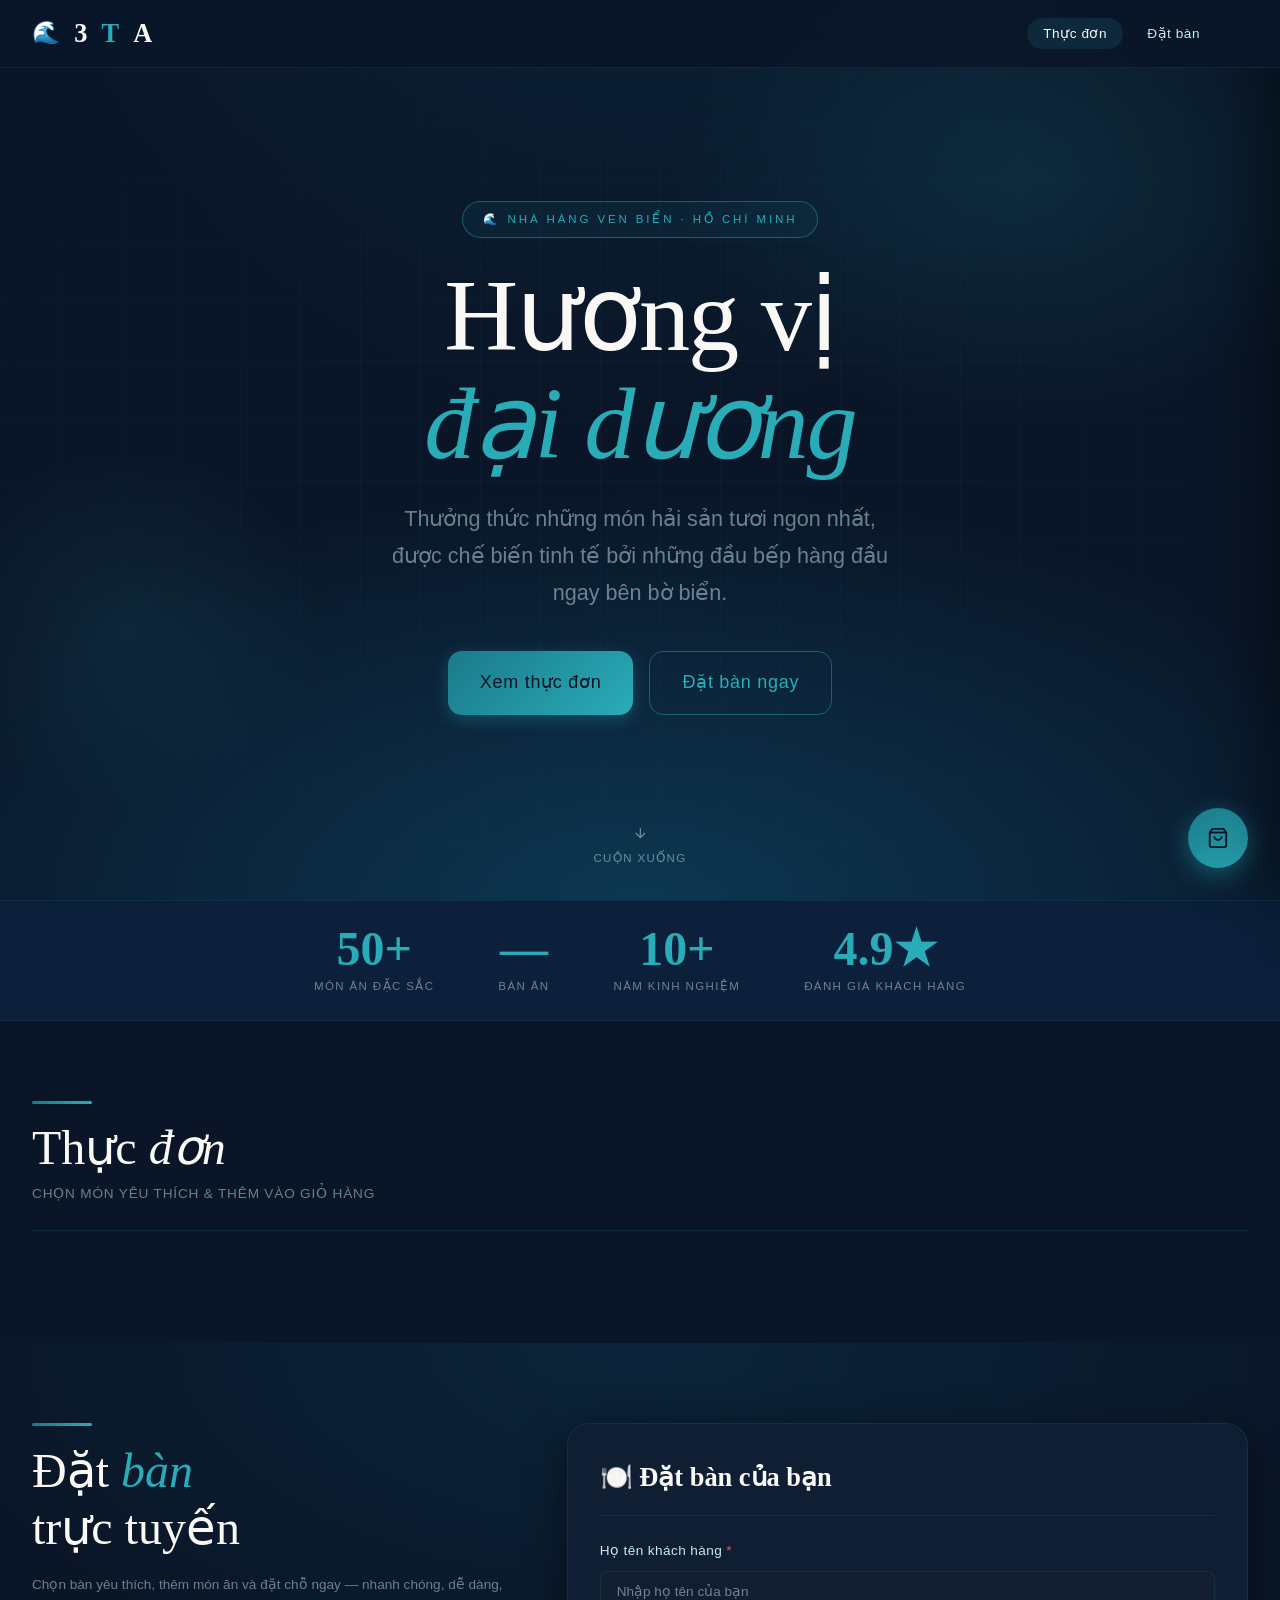
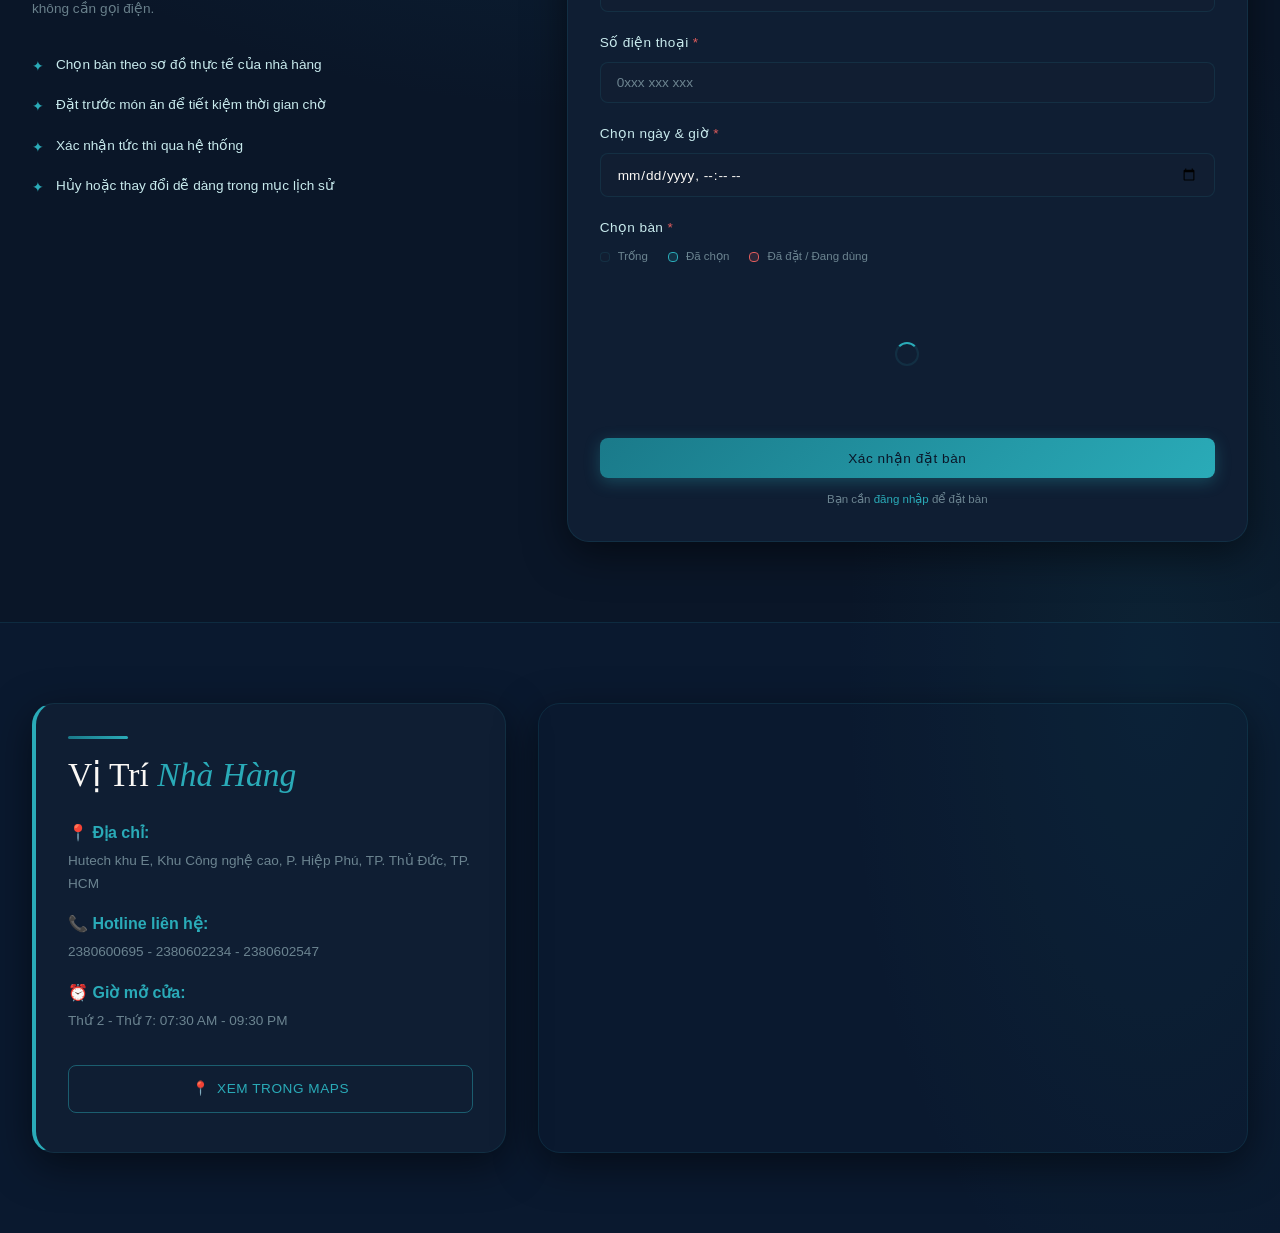
==== commit 434769f8: "update thong bao" ====
--- a/web_DACS/frontend/index.html
+++ b/web_DACS/frontend/index.html
@@ -658,12 +658,12 @@
 
                         <div style="margin-top: var(--space-4);">
                             <p style="color: var(--accent-primary); font-weight: 600; margin-bottom: 4px;">📞 Hotline liên hệ:</p>
-                            <p style="color: var(--text-muted); font-size: var(--text-sm);">+84 28 5445 2222</p>
+                            <p style="color: var(--text-muted); font-size: var(--text-sm);">2380600695 - 2380602234 - 2380602547</p>
                         </div>
 
                         <div style="margin-top: var(--space-4); margin-bottom: var(--space-8);">
                             <p style="color: var(--accent-primary); font-weight: 600; margin-bottom: 4px;">⏰ Giờ mở cửa:</p>
-                            <p style="color: var(--text-muted); font-size: var(--text-sm);">Thứ 2 - Thứ 7: 07:30 AM - 04:30 PM</p>
+                            <p style="color: var(--text-muted); font-size: var(--text-sm);">Thứ 2 - Thứ 7: 07:30 AM - 09:30 PM</p>
                         </div>
 
                         <a href="https://www.google.com/maps/dir/?api=1&destination=HUTECH+Đại+học+Công+nghệ+TP.HCM+Thu+Duc+Campus"
--- a/web_DACS/frontend/css/shared.css
+++ b/web_DACS/frontend/css/shared.css
@@ -544,38 +544,57 @@
   border-color: rgba(224, 92, 92, 0.3);
 }
 
-/* ── Toast Notifications ─────────────────────────────────── */
+/* ── Toast Notifications ── */
 .toast-container {
-  position: fixed;
-  bottom: var(--space-6);
-  right: var(--space-6);
-  z-index: 300;
-  display: flex;
-  flex-direction: column;
-  gap: var(--space-3);
+    position: fixed;
+    bottom: 2rem;
+    right: 2rem;
+    z-index: 10000; /* Tăng lên hẳn 10000 để đè lên giỏ hàng */
+    display: flex;
+    flex-direction: column-reverse; /* Thông báo mới nhất nằm dưới cùng để dễ nhìn */
+    gap: 0.75rem;
+}
+
+.toast-container {
+    position: fixed;
+    bottom: 30px;
+    right: 30px;
+    z-index: 100000; /* Số cực lớn để không bị gì đè lên */
+    display: flex;
+    flex-direction: column;
+    gap: 10px;
+    pointer-events: none; /* Container không cản click */
 }
 
 .toast {
-  background: var(--bg-surface);
-  border: 1px solid var(--border-subtle);
-  border-radius: var(--radius-lg);
-  padding: var(--space-4) var(--space-5);
-  color: var(--text-primary);
-  font-size: var(--text-sm);
-  min-width: 280px;
-  max-width: 380px;
-  box-shadow: var(--shadow-lg);
-  display: flex;
-  align-items: center;
-  gap: var(--space-3);
-  animation: slideIn 0.3s ease;
-}
-
-.toast-success { border-left: 3px solid var(--status-available); }
-.toast-error   { border-left: 3px solid var(--status-occupied); }
-.toast-info    { border-left: 3px solid var(--accent-primary); }
-
-/* ── Section Header ──────────────────────────────────────── */
+    background: #1e293b;
+    border-radius: 8px;
+    padding: 12px 20px;
+    color: white;
+    min-width: 300px;
+    box-shadow: 0 10px 15px -3px rgba(0, 0, 0, 0.5);
+    display: flex;
+    align-items: center;
+    gap: 12px;
+    pointer-events: auto; /* Chỉ toast mới nhận click */
+    /* Hiệu ứng trượt từ phải sang */
+    transition: all 0.5s cubic-bezier(0.68, -0.55, 0.265, 1.55);
+    opacity: 0;
+    transform: translateX(100px);
+}
+
+    .toast.active {
+        opacity: 1;
+        transform: translateX(0);
+    }
+
+.toast-success {
+    border-left: 5px solid #10b981;
+}
+
+.toast-error {
+    border-left: 5px solid #ef4444;
+}/* ── Section Header ──────────────────────────────────────── */
 .section-header {
   display: flex;
   align-items: flex-end;
@@ -687,8 +706,15 @@
 }
 
 @keyframes slideIn {
-  from { opacity: 0; transform: translateX(20px); }
-  to   { opacity: 1; transform: translateX(0); }
+    from {
+        opacity: 0;
+        transform: translateX(20px);
+    }
+
+    to {
+        opacity: 1;
+        transform: translateX(0);
+    }
 }
 
 @keyframes shimmer {
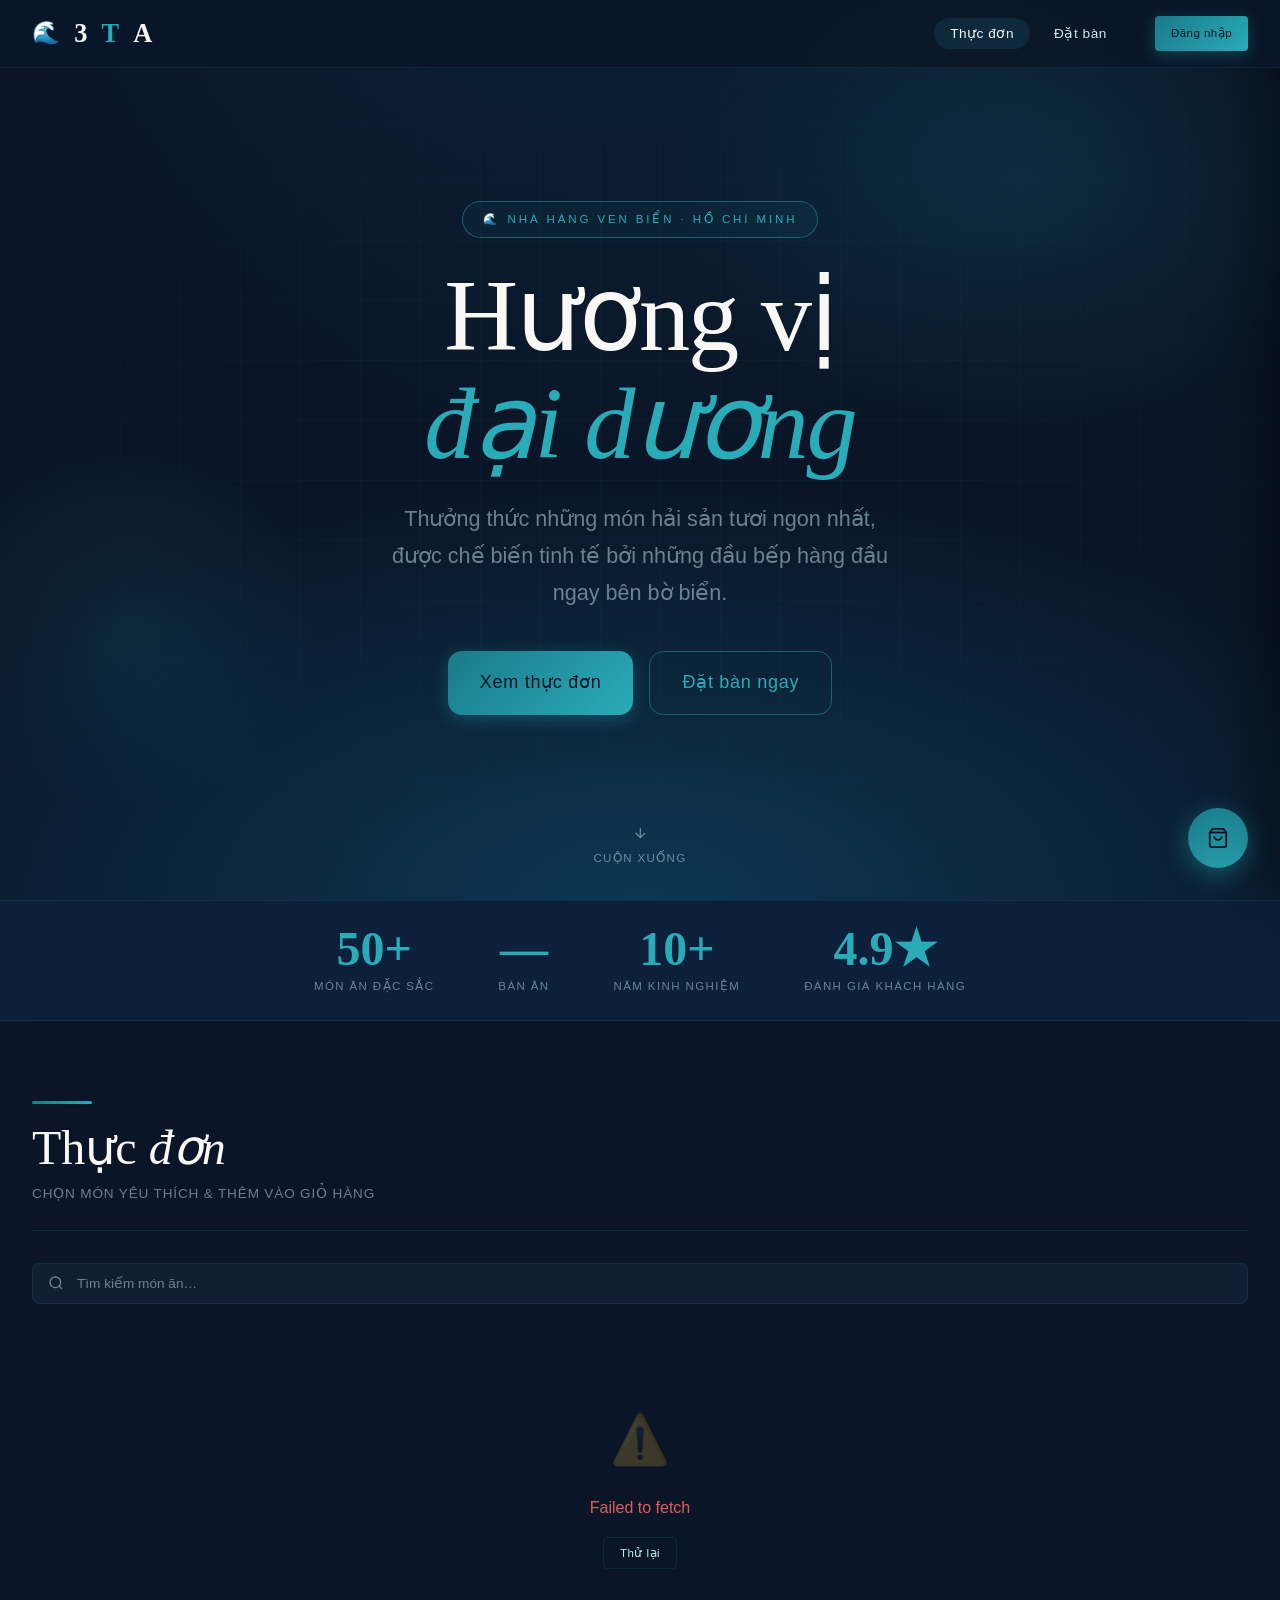
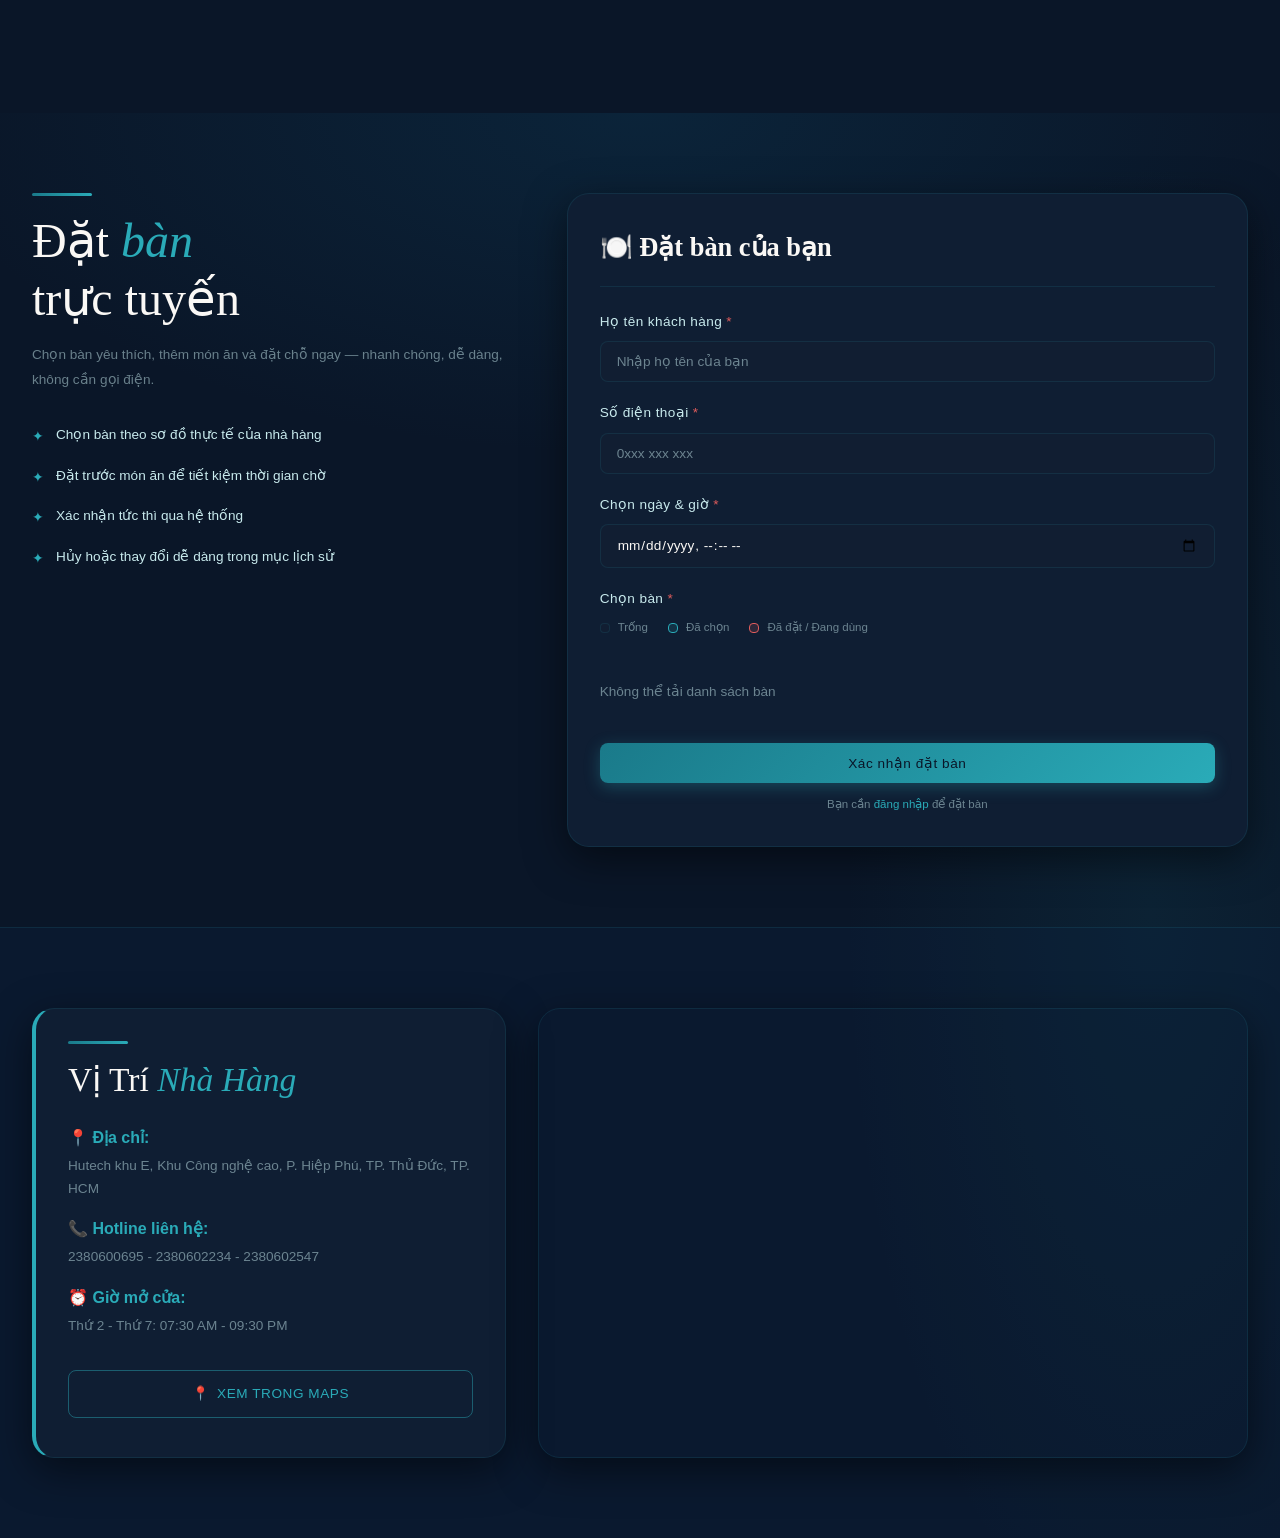
==== commit 3376cb84: "fix khoa ban, cac loi lien quan" ====
--- a/web_DACS/frontend/index.html
+++ b/web_DACS/frontend/index.html
@@ -803,7 +803,6 @@
                 cart.set(item.id, { item, qty: 1 });
             }
             updateCartUI();
-            Toast.success(`Đã thêm "${item.tenMonAn}" vào giỏ`);
             openCart();
         }
 
@@ -1006,39 +1005,69 @@
                     return;
                 }
 
-                const badgeMap = {
-                    'pending': 'badge-pending', 'Pending': 'badge-pending',
-                    'confirmed': 'badge-confirmed', 'Confirmed': 'badge-confirmed',
-                    'cancelled': 'badge-cancelled', 'Cancelled': 'badge-cancelled',
-                    'paid': 'badge-confirmed', 'Paid': 'badge-confirmed',
+                // TrangThai: 0=Pending, 1=Confirmed, 2=Reserved, 3=Expired, -1=Cancelled, 4=Completed
+                const statusConfig = {
+                    0:  { label: 'Chờ xác nhận',  badgeClass: 'badge-pending',    textColor: '#b45309', bgColor: '#fef3c7' },
+                    1:  { label: 'Đang dùng',     badgeClass: 'badge-confirmed',   textColor: '#1d4ed8', bgColor: '#dbeafe' },
+                    2:  { label: 'Đã xác nhận',   badgeClass: 'badge-reserved',   textColor: '#0f766e', bgColor: '#ccfbf1' },
+                    3:  { label: 'Hết hạn',        badgeClass: 'badge-expired',    textColor: '#6b7280', bgColor: '#f3f4f6' },
+                    '-1':{ label: 'Đã hủy',        badgeClass: 'badge-cancelled',  textColor: '#991b1b', bgColor: '#fee2e2' },
+                    4:  { label: 'Hoàn thành',     badgeClass: 'badge-completed',  textColor: '#065f46', bgColor: '#d1fae5' },
                 };
-                const labelMap = {
-                    'pending': 'Chờ xác nhận', 'Pending': 'Chờ xác nhận',
-                    'confirmed': 'Đã xác nhận', 'Confirmed': 'Đã xác nhận',
-                    'cancelled': 'Đã hủy', 'Cancelled': 'Đã hủy',
-                    'paid': 'Đã thanh toán', 'Paid': 'Đã thanh toán',
-                };
-
-                tbody.innerHTML = data.map(d => `
-              <tr>
+
+                tbody.innerHTML = data.map(d => {
+                    const key = String(d.trangThai ?? d.TrangThai ?? '');
+                    const cfg = statusConfig[key] || { label: key, badgeClass: 'badge-pending', textColor: '#6b7280', bgColor: '#f3f4f6' };
+                    const trangThai = d.trangThai ?? d.TrangThai;
+                    const hasRating = d.danhGia || d.DanhGia || d.hasRating;
+                    const danhGia = d.danhGia || d.DanhGia;
+
+                    // Actions based on status
+                    let actions = '—';
+                    if (trangThai === 0) {
+                        // Pending → hủy
+                        actions = `<button class="btn btn-danger btn-sm" data-cancel="${d.id}">Hủy</button>`;
+                    } else if (trangThai === 1) {
+                        // Confirmed → hủy (nếu chưa dùng)
+                        actions = `<button class="btn btn-danger btn-sm" data-cancel="${d.id}">Hủy</button>`;
+                    } else if (trangThai === 4) {
+                        // Completed → đánh giá hoặc hiện sao đã đánh giá
+                        if (hasRating && danhGia) {
+                            const stars = '★'.repeat(danhGia.soSao || danhGia.SoSao) + '☆'.repeat(5 - (danhGia.soSao || danhGia.SoSao));
+                            actions = `<div style="color:#f59e0b;font-size:1rem" title="Bạn đã đánh giá ${danhGia.soSao || danhGia.SoSao} sao">${stars}</div>`;
+                        } else {
+                            actions = `<button class="btn btn-warning btn-sm" data-rate="${d.id}">Đánh giá</button>`;
+                        }
+                    }
+
+                    return `
+              <tr data-id="${d.id}">
                 <td style="font-family:var(--font-mono);font-size:var(--text-xs);color:var(--text-muted)">#${d.id}</td>
-                <td>${formatDate(d.ngayDat)}</td>
-                <td>Bàn ${d.banAnId}</td>
-                <td><span class="badge ${badgeMap[d.trangThai] || 'badge-pending'}">${labelMap[d.trangThai] || d.trangThai}</span></td>
+                <td>${formatDate(d.ngayDat || d.NgayDat)}</td>
+                <td>Bàn ${d.banAnId || d.BanAnId || d.banAn?.soBan || d.BanAn?.SoBan || '?'}</td>
                 <td>
-                  ${(d.trangThai === 'pending' || d.trangThai === 'Pending') ? `
-                    <button class="btn btn-danger btn-sm" data-cancel="${d.id}">Hủy</button>
-                  ` : '—'}
+                  <span style="display:inline-block;padding:3px 10px;border-radius:12px;font-size:var(--text-xs);font-weight:600;
+                    color:${cfg.textColor};background:${cfg.bgColor}">
+                    ${cfg.label}
+                  </span>
+                </td>
+                <td>
+                  <div style="display:flex;align-items:center;gap:var(--space-2);flex-wrap:wrap">
+                    <button class="btn btn-ghost btn-sm" data-detail="${d.id}" title="Xem chi tiết">🔍</button>
+                    ${actions}
+                  </div>
                 </td>
               </tr>
-            `).join('');
-
+            `;
+                }).join('');
+
+                // Bind cancel buttons
                 tbody.querySelectorAll('[data-cancel]').forEach(btn => {
                     btn.addEventListener('click', async () => {
                         if (!confirm('Xác nhận hủy đơn đặt bàn này?')) return;
                         btn.disabled = true; btn.textContent = '…';
                         try {
-                            await DatBanApi.cancel(btn.dataset.cancel);
+                            await DatBanApi.cancel(parseInt(btn.dataset.cancel));
                             Toast.success('Đã hủy đặt bàn');
                             await loadHistory();
                             await loadTables();
@@ -1048,9 +1077,168 @@
                         }
                     });
                 });
+
+                // Bind detail buttons
+                tbody.querySelectorAll('[data-detail]').forEach(btn => {
+                    btn.addEventListener('click', () => {
+                        const id = parseInt(btn.dataset.detail);
+                        const item = data.find(d => (d.id || d.Id) === id);
+                        if (item) showDetailModal(item);
+                    });
+                });
+
+                // Bind rating buttons
+                tbody.querySelectorAll('[data-rate]').forEach(btn => {
+                    btn.addEventListener('click', () => {
+                        showRatingModal(parseInt(btn.dataset.rate), data);
+                    });
+                });
+
             } catch (err) {
                 tbody.innerHTML = `<tr><td colspan="5" style="color:var(--status-occupied);padding:var(--space-6)">${err.message}</td></tr>`;
             }
+        }
+
+        // ── Detail Modal ───────────────────────────────────────
+        function showDetailModal(item) {
+            const chiTiet = item.chiTietDatMons || item.ChiTietDatMons || [];
+            const total = chiTiet.reduce((s, ct) => s + (ct.soLuong || ct.SoLuong) * (ct.monAn?.gia || ct.MonAn?.Gia || 0), 0);
+
+            const chiTietHtml = chiTiet.length
+                ? chiTiet.map(ct => `
+                  <div style="display:flex;justify-content:space-between;padding:var(--space-2) 0;border-bottom:1px solid var(--border-subtle)">
+                    <span style="color:var(--text-secondary)">${ct.monAn?.tenMon || ct.MonAn?.TenMon || '?'} × ${ct.soLuong || ct.SoLuong}</span>
+                    <span style="color:var(--accent-primary)">${formatPrice((ct.soLuong || ct.SoLuong) * (ct.monAn?.gia || ct.MonAn?.Gia || 0))}</span>
+                  </div>`).join('')
+                : '<p style="color:var(--text-muted);font-size:var(--text-sm)">Không có món ăn kèm</p>';
+
+            const modal = document.createElement('div');
+            modal.className = 'modal-overlay';
+            modal.innerHTML = `
+              <div class="modal" style="max-width:480px">
+                <div class="modal__header">
+                  <h3 class="modal__title">Chi tiết đơn #${item.id || item.Id}</h3>
+                  <button class="modal__close modal-close-btn">✕</button>
+                </div>
+                <div style="padding:var(--space-5);display:flex;flex-direction:column;gap:var(--space-4)">
+                  <div style="display:grid;grid-template-columns:1fr 1fr;gap:var(--space-4)">
+                    <div>
+                      <div style="font-size:var(--text-xs);color:var(--text-muted);text-transform:uppercase;letter-spacing:0.1em">Khách hàng</div>
+                      <div style="font-size:var(--text-sm);margin-top:2px">${item.tenKhachHang || item.TenKhachHang}</div>
+                    </div>
+                    <div>
+                      <div style="font-size:var(--text-xs);color:var(--text-muted);text-transform:uppercase;letter-spacing:0.1em">SĐT</div>
+                      <div style="font-size:var(--text-sm);margin-top:2px">${item.soDienThoai || item.SoDienThoai}</div>
+                    </div>
+                    <div>
+                      <div style="font-size:var(--text-xs);color:var(--text-muted);text-transform:uppercase;letter-spacing:0.1em">Ngày đặt</div>
+                      <div style="font-size:var(--text-sm);margin-top:2px">${formatDate(item.ngayDat || item.NgayDat)}</div>
+                    </div>
+                    <div>
+                      <div style="font-size:var(--text-xs);color:var(--text-muted);text-transform:uppercase;letter-spacing:0.1em">Giờ đến</div>
+                      <div style="font-size:var(--text-sm);margin-top:2px">${formatDate(item.gioDenDuyKien || item.GioDenDuyKien)}</div>
+                    </div>
+                  </div>
+                  <div>
+                    <div style="font-size:var(--text-xs);color:var(--text-muted);text-transform:uppercase;letter-spacing:0.1em;margin-bottom:var(--space-3)">Món đã đặt</div>
+                    ${chiTietHtml}
+                  </div>
+                  ${chiTiet.length ? `
+                  <div style="display:flex;justify-content:space-between;align-items:center;padding-top:var(--space-3);border-top:2px solid var(--border-subtle)">
+                    <span style="font-weight:600;color:var(--text-primary)">Tổng cộng</span>
+                    <span style="font-family:var(--font-display);font-size:var(--text-xl);color:var(--accent-primary)">${formatPrice(total)}</span>
+                  </div>` : ''}
+                </div>
+              </div>
+            `;
+            document.body.appendChild(modal);
+            modal.querySelector('.modal-close-btn').addEventListener('click', () => modal.remove());
+            modal.addEventListener('click', e => { if (e.target === modal) modal.remove(); });
+        }
+
+        // ── Rating Modal ───────────────────────────────────────
+        function showRatingModal(datBanId, dataList) {
+            const item = dataList.find(d => (d.id || d.Id) === datBanId);
+            if (!item) return;
+
+            const chiTiet = item.chiTietDatMons || item.ChiTietDatMons || [];
+            const total = chiTiet.reduce((s, ct) => s + (ct.soLuong || ct.SoLuong) * (ct.monAn?.gia || ct.MonAn?.Gia || 0), 0);
+
+            const modal = document.createElement('div');
+            modal.className = 'modal-overlay';
+            modal.innerHTML = `
+              <div class="modal" style="max-width:460px">
+                <div class="modal__header">
+                  <h3 class="modal__title">Đánh giá dịch vụ</h3>
+                  <button class="modal__close modal-close-btn">✕</button>
+                </div>
+                <div style="padding:var(--space-5)">
+                  <div style="text-align:center;margin-bottom:var(--space-6)">
+                    <div style="font-size:var(--text-sm);color:var(--text-muted);margin-bottom:var(--space-3)">
+                      Đơn #${datBanId} — Bàn ${item.banAnId || item.BanAnId || '?'} — ${formatPrice(total)}
+                    </div>
+                    <div id="rating-stars" style="font-size:2rem;cursor:pointer;letter-spacing:4px;user-select:none">
+                      <span data-star="1" style="color:var(--text-muted);transition:color 0.2s">☆</span>
+                      <span data-star="2" style="color:var(--text-muted);transition:color 0.2s">☆</span>
+                      <span data-star="3" style="color:var(--text-muted);transition:color 0.2s">☆</span>
+                      <span data-star="4" style="color:var(--text-muted);transition:color 0.2s">☆</span>
+                      <span data-star="5" style="color:var(--text-muted);transition:color 0.2s">☆</span>
+                    </div>
+                    <div id="rating-label" style="font-size:var(--text-sm);color:var(--text-muted);margin-top:var(--space-2);min-height:1.5em"></div>
+                  </div>
+                  <div class="form-group">
+                    <label class="form-label">Ý kiến của bạn (không bắt buộc)</label>
+                    <textarea class="form-textarea" id="rating-content" rows="4"
+                      placeholder="Chia sẻ trải nghiệm của bạn về chất lượng món ăn, phục vụ…"></textarea>
+                  </div>
+                  <button class="btn btn-primary" id="rating-submit" style="width:100%;justify-content:center;margin-top:var(--space-4)">
+                    Gửi đánh giá
+                  </button>
+                </div>
+              </div>
+            `;
+            document.body.appendChild(modal);
+
+            let selectedStar = 0;
+            const starLabels = ['', 'Rất tệ', 'Tệ', 'Bình thường', 'Tốt', 'Tuyệt vời'];
+
+            modal.querySelectorAll('[data-star]').forEach(span => {
+                span.addEventListener('click', () => {
+                    selectedStar = parseInt(span.dataset.star);
+                    modal.querySelectorAll('[data-star]').forEach(s => {
+                        s.textContent = parseInt(s.dataset.star) <= selectedStar ? '★' : '☆';
+                        s.style.color = parseInt(s.dataset.star) <= selectedStar ? '#f59e0b' : 'var(--text-muted)';
+                    });
+                    modal.querySelector('#rating-label').textContent = starLabels[selectedStar];
+                });
+            });
+
+            modal.querySelector('#rating-submit').addEventListener('click', async () => {
+                if (selectedStar === 0) {
+                    Toast.error('Vui lòng chọn số sao');
+                    return;
+                }
+                const btn = modal.querySelector('#rating-submit');
+                btn.disabled = true;
+                btn.textContent = 'Đang gửi…';
+                try {
+                    await DatBanApi.submitRating({
+                        datBanId: datBanId,
+                        soSao: selectedStar,
+                        noiDung: modal.querySelector('#rating-content').value.trim() || null,
+                    });
+                    modal.remove();
+                    Toast.success('Cảm ơn bạn đã đánh giá!');
+                    await loadHistory();
+                } catch (err) {
+                    Toast.error(err.message || 'Gửi đánh giá thất bại');
+                    btn.disabled = false;
+                    btn.textContent = 'Gửi đánh giá';
+                }
+            });
+
+            modal.querySelector('.modal-close-btn').addEventListener('click', () => modal.remove());
+            modal.addEventListener('click', e => { if (e.target === modal) modal.remove(); });
         }
 
         // ── Init ──────────────────────────────────────────────
